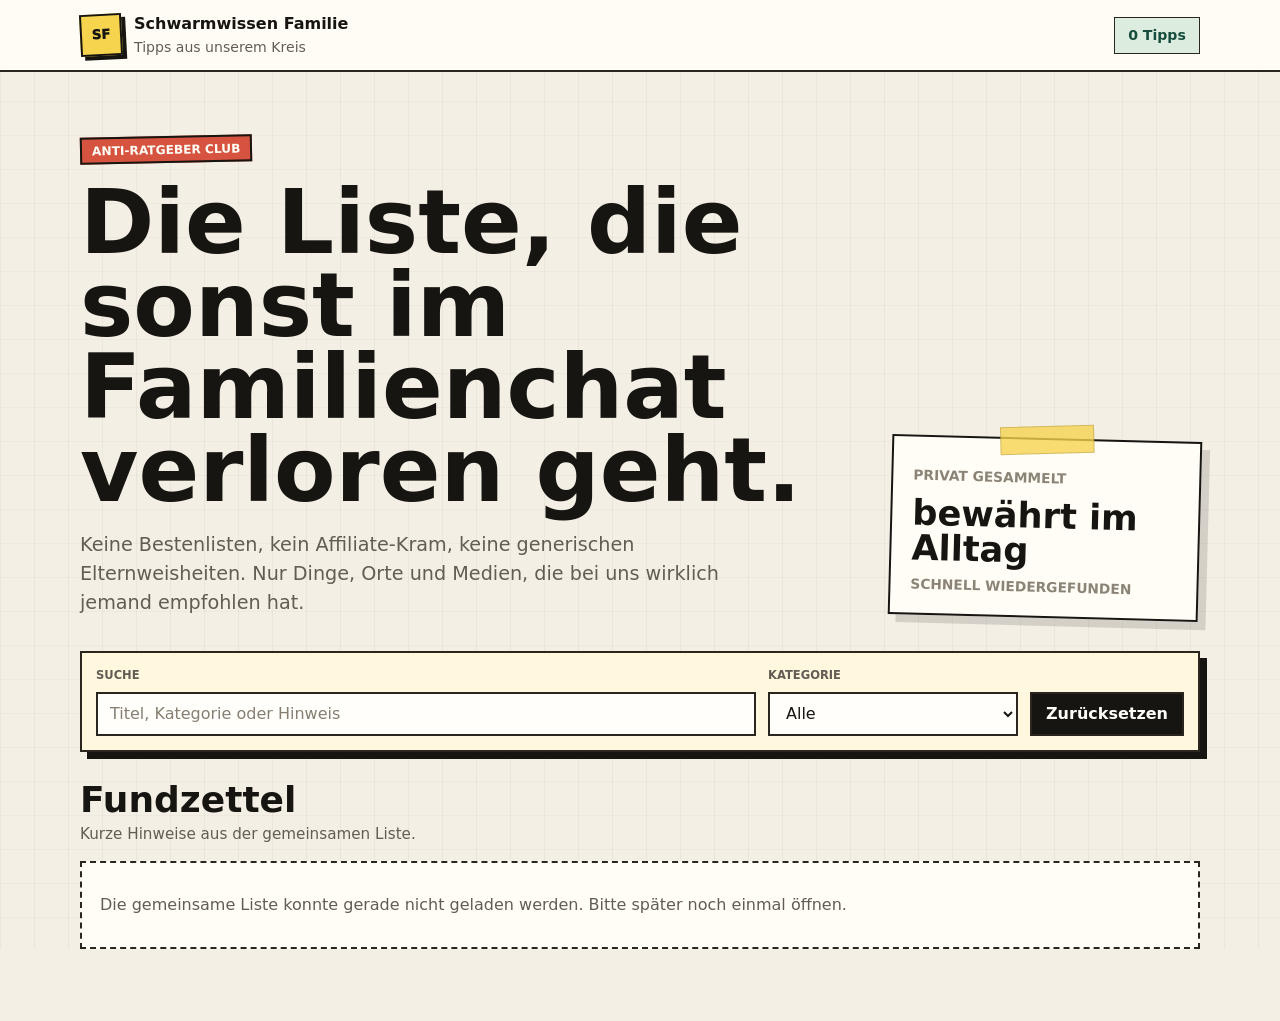
==== index.html @ c3ae55e4 "neu" ====
<!doctype html>
<html lang="de">
  <head>
    <meta charset="utf-8">
    <meta name="viewport" content="width=device-width, initial-scale=1">
    <title>Schwarmwissen Familie</title>
    <link rel="stylesheet" href="styles.css">
  </head>
  <body>
    <header class="topbar">
      <div class="topbar-inner">
        <a class="brand" href="./" aria-label="Schwarmwissen Familie Startseite">
          <span class="brand-mark" aria-hidden="true">SF</span>
          <span class="brand-copy">
            <span class="brand-title">Schwarmwissen Familie</span>
            <span class="brand-subtitle">Tipps aus unserem Kreis</span>
          </span>
        </a>
        <div class="topbar-meta">
          <span id="resultCount">0 Tipps</span>
        </div>
      </div>
    </header>

    <main>
      <section class="intro">
        <div class="intro-copy">
          <p class="eyebrow">Anti-Ratgeber Club</p>
          <h1>Die Liste, die sonst im Familienchat verloren geht.</h1>
          <p>
            Keine Bestenlisten, kein Affiliate-Kram, keine generischen Elternweisheiten.
            Nur Dinge, Orte und Medien, die bei uns wirklich jemand empfohlen hat.
          </p>
        </div>
        <aside class="intro-note" aria-label="Kurze Einordnung">
          <span>privat gesammelt</span>
          <strong>bew&auml;hrt im Alltag</strong>
          <span>schnell wiedergefunden</span>
        </aside>
      </section>

      <section class="register-shell">
        <div class="register-toolbar" aria-label="Tipps filtern">
          <div class="field field-search">
            <label for="search">Suche</label>
            <input id="search" type="search" placeholder="Titel, Kategorie oder Hinweis">
          </div>

          <div class="field">
            <label for="category">Kategorie</label>
            <select id="category">
              <option value="">Alle</option>
            </select>
          </div>

          <button id="resetFilters" class="reset-button" type="button">Zur&uuml;cksetzen</button>
        </div>

        <section class="register" aria-label="Empfehlungen">
          <div class="register-head">
            <div>
              <h2>Fundzettel</h2>
              <span class="register-note">Kurze Hinweise aus der gemeinsamen Liste.</span>
            </div>
          </div>

          <div id="tipsGrid" class="register-list" aria-live="polite"></div>
          <p id="emptyState" class="empty-state" hidden>
            Nichts gefunden. Vielleicht anders suchen oder die Kategorie wechseln.
          </p>
        </section>
      </section>
    </main>

    <script src="app.js"></script>
  </body>
</html>
---- styles.css ----
:root {
  --bg: #f3efe5;
  --paper: #fffdf6;
  --paper-strong: #fff8df;
  --ink: #171511;
  --muted: #625d54;
  --quiet: #8b8376;
  --line: #d7cbb6;
  --line-strong: #2a261f;
  --signal: #f6d44d;
  --tomato: #d6543f;
  --green: #174d3d;
  --blue: #285c82;
  --mint: #dcecdf;
  --shadow: rgba(23, 21, 17, 0.14);
  --focus: #0d5fac;
}

* {
  box-sizing: border-box;
}

html {
  background: var(--bg);
}

body {
  margin: 0;
  color: var(--ink);
  background:
    linear-gradient(90deg, rgba(23, 21, 17, 0.045) 1px, transparent 1px) 0 0 / 34px 34px,
    linear-gradient(0deg, rgba(23, 21, 17, 0.028) 1px, transparent 1px) 0 0 / 34px 34px,
    var(--bg);
  font-family: Inter, ui-sans-serif, system-ui, -apple-system, BlinkMacSystemFont, "Segoe UI", sans-serif;
  font-size: 16px;
  line-height: 1.5;
}

a {
  color: inherit;
}

button,
input,
select {
  font: inherit;
}

.topbar {
  position: sticky;
  top: 0;
  z-index: 10;
  border-bottom: 2px solid var(--line-strong);
  background: rgba(255, 253, 246, 0.92);
  backdrop-filter: blur(16px);
}

.topbar-inner,
main {
  width: min(1120px, calc(100% - 32px));
  margin: 0 auto;
}

.topbar-inner {
  display: grid;
  grid-template-columns: minmax(0, 1fr) auto;
  gap: 18px;
  align-items: center;
  min-height: 70px;
  padding: 12px 0;
}

.brand {
  display: inline-grid;
  grid-template-columns: 42px minmax(0, max-content);
  gap: 12px;
  align-items: center;
  width: fit-content;
  color: var(--ink);
  text-decoration: none;
}

.brand-mark {
  display: grid;
  place-items: center;
  width: 42px;
  height: 42px;
  border: 2px solid var(--ink);
  background: var(--signal);
  box-shadow: 4px 4px 0 var(--ink);
  font-size: 0.82rem;
  font-weight: 920;
  letter-spacing: 0;
  transform: rotate(-3deg);
}

.brand-copy {
  display: grid;
  gap: 1px;
}

.brand-title {
  font-weight: 880;
  letter-spacing: 0;
}

.brand-subtitle,
.topbar-meta {
  color: var(--muted);
  font-size: 0.88rem;
}

.topbar-meta {
  justify-self: end;
  min-width: 86px;
  padding: 7px 10px;
  border: 1px solid var(--line-strong);
  background: var(--mint);
  color: var(--green);
  font-weight: 780;
  text-align: center;
  white-space: nowrap;
}

.intro {
  display: grid;
  grid-template-columns: minmax(0, 1fr) minmax(230px, 310px);
  gap: clamp(24px, 6vw, 72px);
  align-items: end;
  padding: 64px 0 34px;
}

.intro-copy {
  max-width: 820px;
}

.eyebrow {
  width: fit-content;
  margin: 0 0 18px;
  padding: 6px 10px 5px;
  border: 2px solid var(--ink);
  background: var(--tomato);
  color: #fffdf6;
  font-size: 0.76rem;
  font-weight: 880;
  line-height: 1;
  text-transform: uppercase;
  transform: rotate(-1.2deg);
}

h1 {
  max-width: 820px;
  margin: 0;
  font-size: clamp(2.45rem, 7vw, 5.65rem);
  line-height: 0.92;
  letter-spacing: 0;
}

.intro-copy p:last-child {
  max-width: 650px;
  margin: 20px 0 0;
  color: var(--muted);
  font-size: clamp(1.02rem, 2vw, 1.2rem);
}

.intro-note {
  position: relative;
  display: grid;
  gap: 9px;
  padding: 28px 20px 18px;
  border: 2px solid var(--ink);
  background: var(--paper);
  box-shadow: 8px 8px 0 var(--shadow);
  transform: rotate(1.5deg);
}

.intro-note::before {
  content: "";
  position: absolute;
  top: -14px;
  left: 50%;
  width: 92px;
  height: 26px;
  background: rgba(246, 212, 77, 0.78);
  border: 1px solid rgba(23, 21, 17, 0.16);
  transform: translateX(-50%) rotate(-3deg);
}

.intro-note span {
  color: var(--quiet);
  font-size: 0.86rem;
  font-weight: 760;
  text-transform: uppercase;
}

.intro-note strong {
  font-size: clamp(1.45rem, 3vw, 2.2rem);
  line-height: 1;
}

.register-shell {
  margin: 0 0 72px;
}

.register-toolbar {
  display: grid;
  grid-template-columns: minmax(240px, 1fr) minmax(180px, 250px) auto;
  gap: 12px;
  align-items: end;
  padding: 14px;
  border: 2px solid var(--line-strong);
  background: var(--paper-strong);
  box-shadow: 7px 7px 0 var(--ink);
}

.field {
  display: grid;
  gap: 7px;
}

label {
  color: var(--muted);
  font-size: 0.72rem;
  font-weight: 860;
  letter-spacing: 0;
  text-transform: uppercase;
}

input,
select,
button {
  width: 100%;
  min-height: 44px;
  border: 2px solid var(--line-strong);
  border-radius: 0;
  color: var(--ink);
  background: #fffefa;
}

input,
select {
  padding: 0 12px;
}

input::placeholder {
  color: #867e71;
}

input:focus,
select:focus,
button:focus-visible {
  outline: 3px solid var(--focus);
  outline-offset: 3px;
}

.reset-button {
  min-width: 136px;
  padding: 0 14px;
  color: #fffdf6;
  background: var(--ink);
  cursor: pointer;
  font-weight: 840;
  white-space: nowrap;
}

.reset-button:hover {
  background: var(--tomato);
}

.register {
  margin-top: 30px;
}

.register-head {
  display: flex;
  align-items: flex-end;
  justify-content: space-between;
  gap: 16px;
  margin-bottom: 16px;
}

.register-head h2 {
  margin: 0;
  font-size: clamp(1.45rem, 3vw, 2.25rem);
  line-height: 1;
}

.register-note {
  display: block;
  margin-top: 5px;
  color: var(--muted);
  font-size: 0.95rem;
}

.register-list {
  counter-reset: records;
  display: grid;
  grid-template-columns: repeat(2, minmax(0, 1fr));
  gap: 18px;
}

.register-item {
  position: relative;
  counter-increment: records;
  display: grid;
  grid-template-columns: minmax(0, 1fr);
  gap: 14px;
  align-content: start;
  min-height: 260px;
  padding: 26px 20px 18px;
  border: 2px solid var(--line-strong);
  background: var(--paper);
  box-shadow: 8px 8px 0 var(--shadow);
}

.register-item::before {
  content: counter(records, decimal-leading-zero);
  position: absolute;
  top: 12px;
  right: 14px;
  color: var(--quiet);
  font-size: 0.78rem;
  font-weight: 880;
}

.register-item::after {
  content: "";
  position: absolute;
  top: -12px;
  left: 22px;
  width: min(50%, 190px);
  height: 24px;
  background: rgba(246, 212, 77, 0.8);
  border: 1px solid rgba(23, 21, 17, 0.16);
  transform: rotate(-1.4deg);
}

.register-item:nth-child(3n + 2)::after {
  background: rgba(220, 236, 223, 0.95);
  transform: rotate(1deg);
}

.register-item:nth-child(3n)::after {
  background: rgba(214, 84, 63, 0.32);
  transform: rotate(-2.4deg);
}

.register-item:hover {
  transform: translate(-2px, -2px);
  box-shadow: 10px 10px 0 var(--ink);
}

.record-main {
  min-width: 0;
}

.record-main h3 {
  max-width: calc(100% - 38px);
  margin: 0;
  font-size: clamp(1.22rem, 2vw, 1.55rem);
  line-height: 1.1;
  letter-spacing: 0;
}

.record-main p,
.record-notes {
  max-width: 720px;
  margin: 12px 0 0;
  color: var(--muted);
}

.record-notes ul {
  margin: 0;
  padding-left: 1.1rem;
}

.record-notes li + li {
  margin-top: 5px;
}

.record-meta {
  display: flex;
  flex-wrap: wrap;
  gap: 7px;
  margin-top: 15px;
  color: var(--ink);
  font-size: 0.84rem;
}

.record-meta span {
  padding: 4px 8px;
  border: 1px solid var(--line);
  background: #fffefa;
  font-weight: 720;
}

.record-side {
  display: flex;
  flex-wrap: wrap;
  gap: 8px;
  align-items: center;
  justify-content: space-between;
  align-self: end;
  padding-top: 12px;
  border-top: 1px solid var(--line);
}

.category-chip {
  max-width: 100%;
  overflow: hidden;
  padding: 6px 9px;
  border: 2px solid var(--green);
  color: var(--green);
  background: var(--mint);
  font-size: 0.8rem;
  font-weight: 840;
  text-overflow: ellipsis;
  white-space: nowrap;
}

.source-chip {
  color: var(--quiet);
  font-size: 0.86rem;
  font-weight: 740;
}

.record-link {
  display: block;
  max-width: 100%;
  overflow: hidden;
  color: var(--blue);
  font-size: 0.92rem;
  font-weight: 840;
  text-overflow: ellipsis;
  text-decoration-thickness: 2px;
  text-underline-offset: 4px;
  white-space: nowrap;
}

.record-link:hover {
  color: var(--tomato);
}

.empty-state {
  margin: 0;
  padding: 30px 18px;
  border: 2px dashed var(--line-strong);
  background: var(--paper);
  color: var(--muted);
}

@media (max-width: 900px) {
  .intro {
    grid-template-columns: 1fr;
    align-items: start;
    padding-top: 44px;
  }

  .intro-note {
    max-width: 360px;
  }

  .register-list {
    grid-template-columns: 1fr;
  }
}

@media (max-width: 760px) {
  .register-toolbar {
    grid-template-columns: 1fr 1fr;
  }

  .field-search {
    grid-column: 1 / -1;
  }
}

@media (max-width: 620px) {
  .topbar-inner,
  main {
    width: min(100% - 24px, 1120px);
  }

  .topbar-inner {
    grid-template-columns: 1fr;
    gap: 9px;
  }

  .topbar-meta {
    justify-self: start;
  }

  .intro {
    padding: 34px 0 24px;
  }

  .intro-note {
    transform: none;
  }

  .register-toolbar {
    grid-template-columns: 1fr;
    box-shadow: 5px 5px 0 var(--ink);
  }

  .reset-button {
    min-width: 0;
  }

  .register-head {
    align-items: flex-start;
    flex-direction: column;
    gap: 4px;
  }

  .register-item {
    min-height: 0;
    padding: 24px 16px 16px;
    box-shadow: 5px 5px 0 var(--shadow);
  }

  .record-main h3 {
    max-width: calc(100% - 32px);
  }

  .record-side {
    align-items: flex-start;
    flex-direction: column;
  }
}
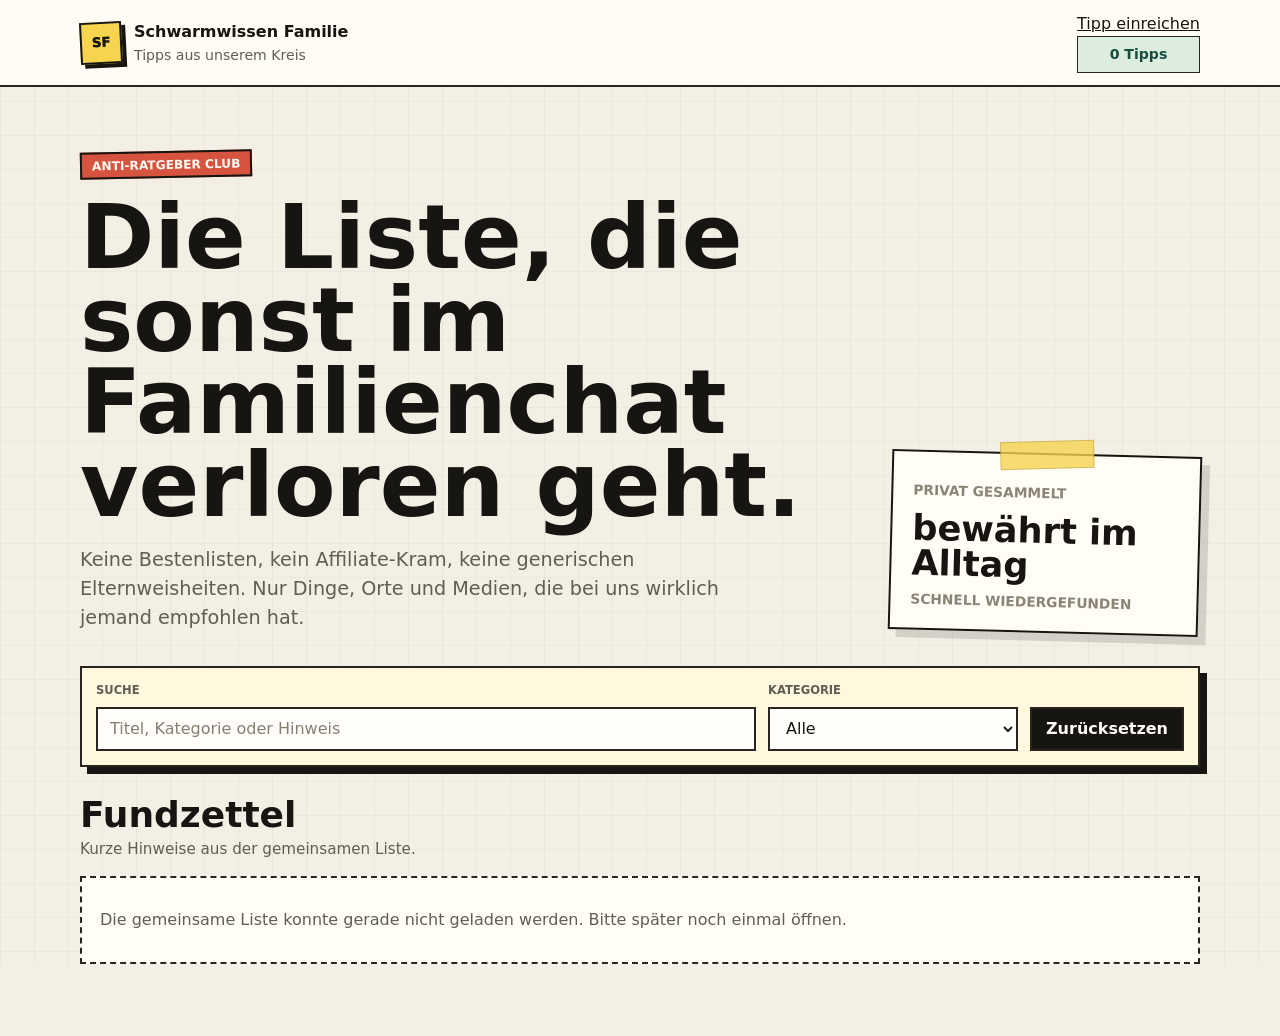
==== commit c4dd98db: "index neu" ====
--- a/index.html
+++ b/index.html
@@ -16,8 +16,11 @@
             <span class="brand-subtitle">Tipps aus unserem Kreis</span>
           </span>
         </a>
-        <div class="topbar-meta">
-          <span id="resultCount">0 Tipps</span>
+        <div class="topbar-actions">
+          <a class="submit-link" href="tipp-einreichen.html">Tipp einreichen</a>
+          <div class="topbar-meta">
+            <span id="resultCount">0 Tipps</span>
+          </div>
         </div>
       </div>
     </header>
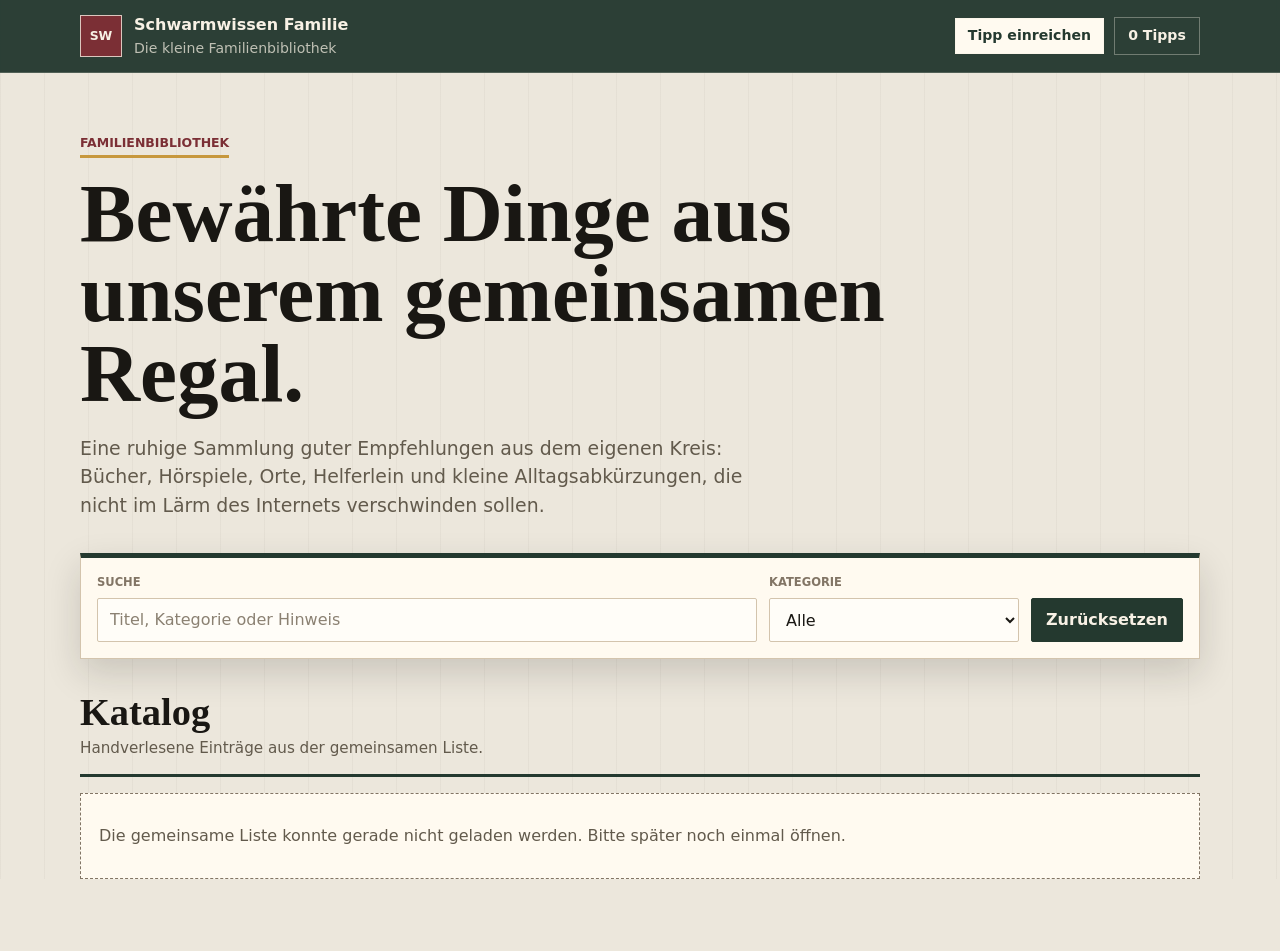
==== commit 12216264: "bib version" ====
--- a/index.html
+++ b/index.html
@@ -10,10 +10,10 @@
     <header class="topbar">
       <div class="topbar-inner">
         <a class="brand" href="./" aria-label="Schwarmwissen Familie Startseite">
-          <span class="brand-mark" aria-hidden="true">SF</span>
+          <span class="brand-mark" aria-hidden="true">SW</span>
           <span class="brand-copy">
             <span class="brand-title">Schwarmwissen Familie</span>
-            <span class="brand-subtitle">Tipps aus unserem Kreis</span>
+            <span class="brand-subtitle">Die kleine Familienbibliothek</span>
           </span>
         </a>
         <div class="topbar-actions">
@@ -28,18 +28,14 @@
     <main>
       <section class="intro">
         <div class="intro-copy">
-          <p class="eyebrow">Anti-Ratgeber Club</p>
-          <h1>Die Liste, die sonst im Familienchat verloren geht.</h1>
+          <p class="eyebrow">Familienbibliothek</p>
+          <h1>Bew&auml;hrte Dinge aus unserem gemeinsamen Regal.</h1>
           <p>
-            Keine Bestenlisten, kein Affiliate-Kram, keine generischen Elternweisheiten.
-            Nur Dinge, Orte und Medien, die bei uns wirklich jemand empfohlen hat.
+            Eine ruhige Sammlung guter Empfehlungen aus dem eigenen Kreis:
+            B&uuml;cher, H&ouml;rspiele, Orte, Helferlein und kleine Alltagsabk&uuml;rzungen,
+            die nicht im L&auml;rm des Internets verschwinden sollen.
           </p>
         </div>
-        <aside class="intro-note" aria-label="Kurze Einordnung">
-          <span>privat gesammelt</span>
-          <strong>bew&auml;hrt im Alltag</strong>
-          <span>schnell wiedergefunden</span>
-        </aside>
       </section>
 
       <section class="register-shell">
@@ -62,8 +58,8 @@
         <section class="register" aria-label="Empfehlungen">
           <div class="register-head">
             <div>
-              <h2>Fundzettel</h2>
-              <span class="register-note">Kurze Hinweise aus der gemeinsamen Liste.</span>
+              <h2>Katalog</h2>
+              <span class="register-note">Handverlesene Eintr&auml;ge aus der gemeinsamen Liste.</span>
             </div>
           </div>
 
--- a/styles.css
+++ b/styles.css
@@ -1,19 +1,21 @@
 :root {
-  --bg: #f3efe5;
-  --paper: #fffdf6;
-  --paper-strong: #fff8df;
-  --ink: #171511;
-  --muted: #625d54;
-  --quiet: #8b8376;
-  --line: #d7cbb6;
-  --line-strong: #2a261f;
-  --signal: #f6d44d;
-  --tomato: #d6543f;
-  --green: #174d3d;
-  --blue: #285c82;
-  --mint: #dcecdf;
-  --shadow: rgba(23, 21, 17, 0.14);
-  --focus: #0d5fac;
+  --bg: #ece7dc;
+  --shelf: #24392f;
+  --shelf-ink: #f8f1e5;
+  --paper: #fffaf0;
+  --paper-deep: #f7eddc;
+  --ink: #191713;
+  --muted: #625a4c;
+  --quiet: #827565;
+  --line: #d3c4ad;
+  --line-strong: #7b2f35;
+  --wine: #7b2f35;
+  --wine-deep: #54222a;
+  --green: #2f5c48;
+  --blue: #315f79;
+  --gold: #c7983d;
+  --shadow: rgba(25, 23, 19, 0.16);
+  --focus: #165c9d;
 }
 
 * {
@@ -28,10 +30,9 @@
   margin: 0;
   color: var(--ink);
   background:
-    linear-gradient(90deg, rgba(23, 21, 17, 0.045) 1px, transparent 1px) 0 0 / 34px 34px,
-    linear-gradient(0deg, rgba(23, 21, 17, 0.028) 1px, transparent 1px) 0 0 / 34px 34px,
+    linear-gradient(90deg, rgba(25, 23, 19, 0.035) 1px, transparent 1px) 0 0 / 44px 44px,
     var(--bg);
-  font-family: Inter, ui-sans-serif, system-ui, -apple-system, BlinkMacSystemFont, "Segoe UI", sans-serif;
+  font-family: ui-sans-serif, system-ui, -apple-system, BlinkMacSystemFont, "Segoe UI", sans-serif;
   font-size: 16px;
   line-height: 1.5;
 }
@@ -50,8 +51,9 @@
   position: sticky;
   top: 0;
   z-index: 10;
-  border-bottom: 2px solid var(--line-strong);
-  background: rgba(255, 253, 246, 0.92);
+  border-bottom: 1px solid rgba(248, 241, 229, 0.18);
+  background: rgba(36, 57, 47, 0.96);
+  color: var(--shelf-ink);
   backdrop-filter: blur(16px);
 }
 
@@ -66,7 +68,7 @@
   grid-template-columns: minmax(0, 1fr) auto;
   gap: 18px;
   align-items: center;
-  min-height: 70px;
+  min-height: 72px;
   padding: 12px 0;
 }
 
@@ -76,7 +78,7 @@
   gap: 12px;
   align-items: center;
   width: fit-content;
-  color: var(--ink);
+  color: var(--shelf-ink);
   text-decoration: none;
 }
 
@@ -85,117 +87,104 @@
   place-items: center;
   width: 42px;
   height: 42px;
-  border: 2px solid var(--ink);
-  background: var(--signal);
-  box-shadow: 4px 4px 0 var(--ink);
-  font-size: 0.82rem;
-  font-weight: 920;
-  letter-spacing: 0;
-  transform: rotate(-3deg);
-}
-
-.brand-copy {
-  display: grid;
-  gap: 1px;
-}
-
-.brand-title {
+  border: 1px solid rgba(248, 241, 229, 0.78);
+  background: var(--wine);
+  color: var(--shelf-ink);
+  font-size: 0.78rem;
   font-weight: 880;
   letter-spacing: 0;
 }
 
+.brand-copy {
+  display: grid;
+  gap: 1px;
+}
+
+.brand-title {
+  font-weight: 820;
+  letter-spacing: 0;
+}
+
 .brand-subtitle,
 .topbar-meta {
-  color: var(--muted);
+  color: rgba(248, 241, 229, 0.72);
   font-size: 0.88rem;
 }
 
+.topbar-actions {
+  display: flex;
+  flex-wrap: wrap;
+  gap: 10px;
+  align-items: center;
+  justify-content: flex-end;
+}
+
 .topbar-meta {
-  justify-self: end;
   min-width: 86px;
   padding: 7px 10px;
-  border: 1px solid var(--line-strong);
-  background: var(--mint);
-  color: var(--green);
-  font-weight: 780;
+  border: 1px solid rgba(248, 241, 229, 0.34);
+  color: var(--shelf-ink);
+  font-weight: 730;
   text-align: center;
   white-space: nowrap;
 }
 
+.submit-link {
+  display: inline-flex;
+  align-items: center;
+  justify-content: center;
+  min-height: 36px;
+  padding: 6px 12px;
+  border: 1px solid rgba(248, 241, 229, 0.5);
+  background: var(--paper);
+  color: var(--shelf);
+  font-size: 0.88rem;
+  font-weight: 790;
+  text-decoration: none;
+  white-space: nowrap;
+}
+
+.submit-link:hover {
+  background: var(--gold);
+  color: var(--ink);
+}
+
 .intro {
-  display: grid;
-  grid-template-columns: minmax(0, 1fr) minmax(230px, 310px);
-  gap: clamp(24px, 6vw, 72px);
-  align-items: end;
+  max-width: 900px;
   padding: 64px 0 34px;
 }
 
 .intro-copy {
-  max-width: 820px;
+  max-width: 860px;
 }
 
 .eyebrow {
   width: fit-content;
-  margin: 0 0 18px;
-  padding: 6px 10px 5px;
-  border: 2px solid var(--ink);
-  background: var(--tomato);
-  color: #fffdf6;
-  font-size: 0.76rem;
-  font-weight: 880;
+  margin: 0 0 16px;
+  padding: 0 0 6px;
+  border-bottom: 3px solid var(--gold);
+  color: var(--wine);
+  font-size: 0.78rem;
+  font-weight: 830;
   line-height: 1;
   text-transform: uppercase;
-  transform: rotate(-1.2deg);
 }
 
 h1 {
-  max-width: 820px;
-  margin: 0;
-  font-size: clamp(2.45rem, 7vw, 5.65rem);
-  line-height: 0.92;
+  max-width: 850px;
+  margin: 0;
+  font-family: Georgia, "Times New Roman", serif;
+  font-size: clamp(2.55rem, 6.5vw, 5.45rem);
+  font-weight: 700;
+  line-height: 0.96;
   letter-spacing: 0;
 }
 
 .intro-copy p:last-child {
-  max-width: 650px;
+  max-width: 710px;
   margin: 20px 0 0;
   color: var(--muted);
-  font-size: clamp(1.02rem, 2vw, 1.2rem);
-}
-
-.intro-note {
-  position: relative;
-  display: grid;
-  gap: 9px;
-  padding: 28px 20px 18px;
-  border: 2px solid var(--ink);
-  background: var(--paper);
-  box-shadow: 8px 8px 0 var(--shadow);
-  transform: rotate(1.5deg);
-}
-
-.intro-note::before {
-  content: "";
-  position: absolute;
-  top: -14px;
-  left: 50%;
-  width: 92px;
-  height: 26px;
-  background: rgba(246, 212, 77, 0.78);
-  border: 1px solid rgba(23, 21, 17, 0.16);
-  transform: translateX(-50%) rotate(-3deg);
-}
-
-.intro-note span {
-  color: var(--quiet);
-  font-size: 0.86rem;
-  font-weight: 760;
-  text-transform: uppercase;
-}
-
-.intro-note strong {
-  font-size: clamp(1.45rem, 3vw, 2.2rem);
-  line-height: 1;
+  font-size: clamp(1.02rem, 2vw, 1.18rem);
 }
 
 .register-shell {
@@ -207,10 +196,13 @@
   grid-template-columns: minmax(240px, 1fr) minmax(180px, 250px) auto;
   gap: 12px;
   align-items: end;
-  padding: 14px;
-  border: 2px solid var(--line-strong);
-  background: var(--paper-strong);
-  box-shadow: 7px 7px 0 var(--ink);
+  padding: 16px;
+  border-top: 5px solid var(--shelf);
+  border-right: 1px solid var(--line);
+  border-bottom: 1px solid var(--line);
+  border-left: 1px solid var(--line);
+  background: var(--paper);
+  box-shadow: 0 14px 34px var(--shadow);
 }
 
 .field {
@@ -219,9 +211,9 @@
 }
 
 label {
-  color: var(--muted);
+  color: var(--quiet);
   font-size: 0.72rem;
-  font-weight: 860;
+  font-weight: 800;
   letter-spacing: 0;
   text-transform: uppercase;
 }
@@ -231,10 +223,10 @@
 button {
   width: 100%;
   min-height: 44px;
-  border: 2px solid var(--line-strong);
-  border-radius: 0;
+  border: 1px solid var(--line);
+  border-radius: 2px;
   color: var(--ink);
-  background: #fffefa;
+  background: #fffdf8;
 }
 
 input,
@@ -243,12 +235,14 @@
 }
 
 input::placeholder {
-  color: #867e71;
+  color: #8b8172;
 }
 
 input:focus,
 select:focus,
-button:focus-visible {
+button:focus-visible,
+.submit-link:focus-visible,
+.record-link:focus-visible {
   outline: 3px solid var(--focus);
   outline-offset: 3px;
 }
@@ -256,19 +250,20 @@
 .reset-button {
   min-width: 136px;
   padding: 0 14px;
-  color: #fffdf6;
-  background: var(--ink);
+  border-color: var(--shelf);
+  color: var(--shelf-ink);
+  background: var(--shelf);
   cursor: pointer;
-  font-weight: 840;
+  font-weight: 760;
   white-space: nowrap;
 }
 
 .reset-button:hover {
-  background: var(--tomato);
+  background: var(--wine);
 }
 
 .register {
-  margin-top: 30px;
+  margin-top: 34px;
 }
 
 .register-head {
@@ -277,11 +272,14 @@
   justify-content: space-between;
   gap: 16px;
   margin-bottom: 16px;
+  padding-bottom: 14px;
+  border-bottom: 3px solid var(--shelf);
 }
 
 .register-head h2 {
   margin: 0;
-  font-size: clamp(1.45rem, 3vw, 2.25rem);
+  font-family: Georgia, "Times New Roman", serif;
+  font-size: clamp(1.75rem, 3vw, 2.55rem);
   line-height: 1;
 }
 
@@ -296,69 +294,64 @@
   counter-reset: records;
   display: grid;
   grid-template-columns: repeat(2, minmax(0, 1fr));
-  gap: 18px;
+  gap: 16px;
 }
 
 .register-item {
   position: relative;
   counter-increment: records;
   display: grid;
-  grid-template-columns: minmax(0, 1fr);
-  gap: 14px;
-  align-content: start;
-  min-height: 260px;
-  padding: 26px 20px 18px;
-  border: 2px solid var(--line-strong);
+  grid-template-columns: 9px minmax(0, 1fr);
+  gap: 0;
+  min-height: 236px;
+  border: 1px solid var(--line);
   background: var(--paper);
-  box-shadow: 8px 8px 0 var(--shadow);
+  box-shadow: 0 12px 26px rgba(25, 23, 19, 0.08);
+  overflow: hidden;
 }
 
 .register-item::before {
   content: counter(records, decimal-leading-zero);
   position: absolute;
-  top: 12px;
-  right: 14px;
+  top: 15px;
+  right: 16px;
   color: var(--quiet);
-  font-size: 0.78rem;
-  font-weight: 880;
+  font-size: 0.76rem;
+  font-weight: 800;
 }
 
 .register-item::after {
   content: "";
-  position: absolute;
-  top: -12px;
-  left: 22px;
-  width: min(50%, 190px);
-  height: 24px;
-  background: rgba(246, 212, 77, 0.8);
-  border: 1px solid rgba(23, 21, 17, 0.16);
-  transform: rotate(-1.4deg);
+  grid-row: 1 / span 2;
+  width: 9px;
+  background: var(--wine);
 }
 
 .register-item:nth-child(3n + 2)::after {
-  background: rgba(220, 236, 223, 0.95);
-  transform: rotate(1deg);
+  background: var(--green);
 }
 
 .register-item:nth-child(3n)::after {
-  background: rgba(214, 84, 63, 0.32);
-  transform: rotate(-2.4deg);
+  background: var(--blue);
 }
 
 .register-item:hover {
-  transform: translate(-2px, -2px);
-  box-shadow: 10px 10px 0 var(--ink);
+  border-color: var(--quiet);
+  box-shadow: 0 18px 34px rgba(25, 23, 19, 0.13);
 }
 
 .record-main {
   min-width: 0;
+  padding: 20px 20px 12px;
 }
 
 .record-main h3 {
-  max-width: calc(100% - 38px);
-  margin: 0;
-  font-size: clamp(1.22rem, 2vw, 1.55rem);
-  line-height: 1.1;
+  max-width: calc(100% - 42px);
+  margin: 0;
+  font-family: Georgia, "Times New Roman", serif;
+  font-size: clamp(1.28rem, 2vw, 1.62rem);
+  font-weight: 700;
+  line-height: 1.12;
   letter-spacing: 0;
 }
 
@@ -382,7 +375,7 @@
   display: flex;
   flex-wrap: wrap;
   gap: 7px;
-  margin-top: 15px;
+  margin-top: 16px;
   color: var(--ink);
   font-size: 0.84rem;
 }
@@ -390,30 +383,32 @@
 .record-meta span {
   padding: 4px 8px;
   border: 1px solid var(--line);
-  background: #fffefa;
-  font-weight: 720;
+  background: var(--paper-deep);
+  font-weight: 700;
 }
 
 .record-side {
+  grid-column: 2;
   display: flex;
   flex-wrap: wrap;
   gap: 8px;
   align-items: center;
   justify-content: space-between;
   align-self: end;
-  padding-top: 12px;
+  margin: 0 20px;
+  padding: 12px 0 16px;
   border-top: 1px solid var(--line);
 }
 
 .category-chip {
   max-width: 100%;
   overflow: hidden;
-  padding: 6px 9px;
-  border: 2px solid var(--green);
-  color: var(--green);
-  background: var(--mint);
+  padding: 5px 8px;
+  border: 1px solid var(--line-strong);
+  color: var(--wine-deep);
+  background: #fffdf8;
   font-size: 0.8rem;
-  font-weight: 840;
+  font-weight: 780;
   text-overflow: ellipsis;
   white-space: nowrap;
 }
@@ -421,7 +416,7 @@
 .source-chip {
   color: var(--quiet);
   font-size: 0.86rem;
-  font-weight: 740;
+  font-weight: 700;
 }
 
 .record-link {
@@ -430,34 +425,53 @@
   overflow: hidden;
   color: var(--blue);
   font-size: 0.92rem;
-  font-weight: 840;
+  font-weight: 780;
   text-overflow: ellipsis;
-  text-decoration-thickness: 2px;
+  text-decoration-thickness: 1px;
   text-underline-offset: 4px;
   white-space: nowrap;
 }
 
 .record-link:hover {
-  color: var(--tomato);
+  color: var(--wine);
 }
 
 .empty-state {
   margin: 0;
   padding: 30px 18px;
-  border: 2px dashed var(--line-strong);
+  border: 1px dashed var(--quiet);
   background: var(--paper);
   color: var(--muted);
 }
 
+.submit-page {
+  min-height: 100vh;
+  display: flex;
+  flex-direction: column;
+  overflow: hidden;
+}
+
+.submit-page .topbar {
+  flex: none;
+}
+
+.submit-main {
+  width: 100%;
+  flex: 1;
+  min-height: 0;
+  margin: 0;
+}
+
+.submit-main iframe {
+  display: block;
+  width: 100%;
+  height: 100%;
+  border: 0;
+}
+
 @media (max-width: 900px) {
   .intro {
-    grid-template-columns: 1fr;
-    align-items: start;
     padding-top: 44px;
-  }
-
-  .intro-note {
-    max-width: 360px;
   }
 
   .register-list {
@@ -486,21 +500,21 @@
     gap: 9px;
   }
 
+  .topbar-actions {
+    justify-self: start;
+    justify-content: flex-start;
+  }
+
   .topbar-meta {
-    justify-self: start;
+    justify-self: auto;
   }
 
   .intro {
     padding: 34px 0 24px;
   }
 
-  .intro-note {
-    transform: none;
-  }
-
   .register-toolbar {
     grid-template-columns: 1fr;
-    box-shadow: 5px 5px 0 var(--ink);
   }
 
   .reset-button {
@@ -515,16 +529,19 @@
 
   .register-item {
     min-height: 0;
-    padding: 24px 16px 16px;
-    box-shadow: 5px 5px 0 var(--shadow);
+  }
+
+  .record-main {
+    padding: 18px 16px 10px;
   }
 
   .record-main h3 {
-    max-width: calc(100% - 32px);
+    max-width: calc(100% - 34px);
   }
 
   .record-side {
     align-items: flex-start;
     flex-direction: column;
-  }
-}
+    margin: 0 16px;
+  }
+}
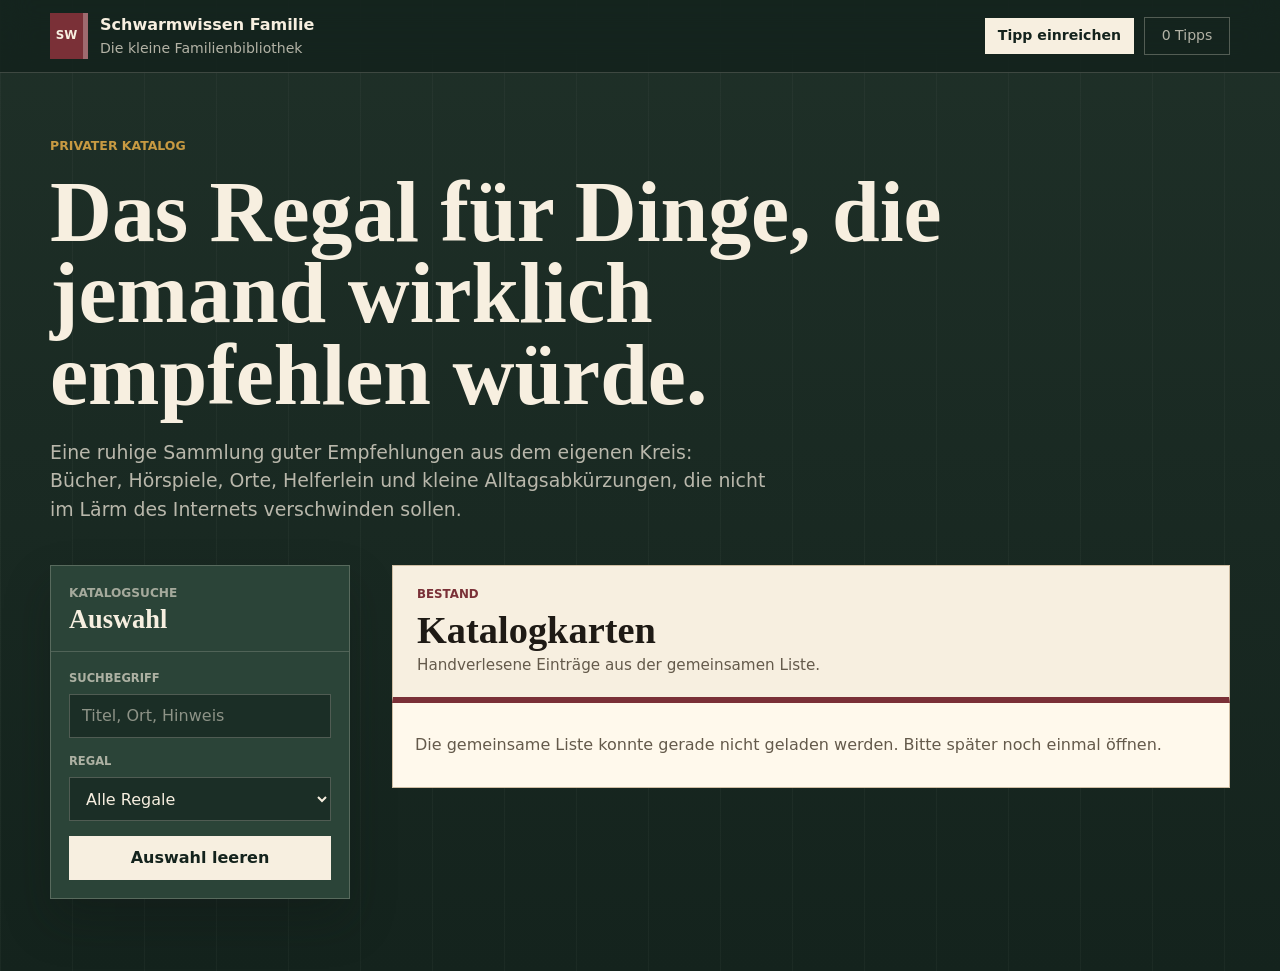
==== commit b0166706: "neue uix" ====
--- a/index.html
+++ b/index.html
@@ -25,11 +25,11 @@
       </div>
     </header>
 
-    <main>
+    <main class="library-main">
       <section class="intro">
         <div class="intro-copy">
-          <p class="eyebrow">Familienbibliothek</p>
-          <h1>Bew&auml;hrte Dinge aus unserem gemeinsamen Regal.</h1>
+          <p class="eyebrow">Privater Katalog</p>
+          <h1>Das Regal f&uuml;r Dinge, die jemand wirklich empfehlen w&uuml;rde.</h1>
           <p>
             Eine ruhige Sammlung guter Empfehlungen aus dem eigenen Kreis:
             B&uuml;cher, H&ouml;rspiele, Orte, Helferlein und kleine Alltagsabk&uuml;rzungen,
@@ -38,27 +38,35 @@
         </div>
       </section>
 
-      <section class="register-shell">
-        <div class="register-toolbar" aria-label="Tipps filtern">
-          <div class="field field-search">
-            <label for="search">Suche</label>
-            <input id="search" type="search" placeholder="Titel, Kategorie oder Hinweis">
+      <section class="library-desk">
+        <aside class="catalog-panel" aria-label="Tipps filtern">
+          <div class="panel-head">
+            <span>Katalogsuche</span>
+            <strong>Auswahl</strong>
           </div>
 
-          <div class="field">
-            <label for="category">Kategorie</label>
-            <select id="category">
-              <option value="">Alle</option>
-            </select>
+          <div class="register-toolbar">
+            <div class="field field-search">
+              <label for="search">Suchbegriff</label>
+              <input id="search" type="search" placeholder="Titel, Ort, Hinweis">
+            </div>
+
+            <div class="field">
+              <label for="category">Regal</label>
+              <select id="category">
+                <option value="">Alle Regale</option>
+              </select>
+            </div>
+
+            <button id="resetFilters" class="reset-button" type="button">Auswahl leeren</button>
           </div>
-
-          <button id="resetFilters" class="reset-button" type="button">Zur&uuml;cksetzen</button>
-        </div>
+        </aside>
 
         <section class="register" aria-label="Empfehlungen">
           <div class="register-head">
             <div>
-              <h2>Katalog</h2>
+              <span class="register-label">Bestand</span>
+              <h2>Katalogkarten</h2>
               <span class="register-note">Handverlesene Eintr&auml;ge aus der gemeinsamen Liste.</span>
             </div>
           </div>
--- a/styles.css
+++ b/styles.css
@@ -1,21 +1,18 @@
 :root {
-  --bg: #ece7dc;
-  --shelf: #24392f;
-  --shelf-ink: #f8f1e5;
-  --paper: #fffaf0;
-  --paper-deep: #f7eddc;
-  --ink: #191713;
-  --muted: #625a4c;
-  --quiet: #827565;
-  --line: #d3c4ad;
-  --line-strong: #7b2f35;
-  --wine: #7b2f35;
-  --wine-deep: #54222a;
-  --green: #2f5c48;
-  --blue: #315f79;
-  --gold: #c7983d;
-  --shadow: rgba(25, 23, 19, 0.16);
-  --focus: #165c9d;
+  --room: #1f3028;
+  --room-deep: #14231d;
+  --paper: #f7efe0;
+  --card: #fff9ec;
+  --ink: #1e1a15;
+  --muted: #645a4b;
+  --quiet: #8b7b67;
+  --line: #cfbea4;
+  --wine: #7a3037;
+  --green: #365f4b;
+  --blue: #315a73;
+  --gold: #c89a42;
+  --shadow: rgba(15, 21, 18, 0.28);
+  --focus: #1b65a7;
 }
 
 * {
@@ -23,18 +20,19 @@
 }
 
 html {
-  background: var(--bg);
+  background: var(--room);
 }
 
 body {
   margin: 0;
-  color: var(--ink);
+  color: var(--paper);
   background:
-    linear-gradient(90deg, rgba(25, 23, 19, 0.035) 1px, transparent 1px) 0 0 / 44px 44px,
-    var(--bg);
+    linear-gradient(90deg, rgba(247, 239, 224, 0.035) 1px, transparent 1px) 0 0 / 72px 72px,
+    linear-gradient(180deg, var(--room) 0, var(--room-deep) 100%);
   font-family: ui-sans-serif, system-ui, -apple-system, BlinkMacSystemFont, "Segoe UI", sans-serif;
   font-size: 16px;
   line-height: 1.5;
+  min-height: 100vh;
 }
 
 a {
@@ -48,18 +46,14 @@
 }
 
 .topbar {
-  position: sticky;
-  top: 0;
-  z-index: 10;
-  border-bottom: 1px solid rgba(248, 241, 229, 0.18);
-  background: rgba(36, 57, 47, 0.96);
-  color: var(--shelf-ink);
+  border-bottom: 1px solid rgba(247, 239, 224, 0.18);
+  background: rgba(20, 35, 29, 0.88);
   backdrop-filter: blur(16px);
 }
 
 .topbar-inner,
-main {
-  width: min(1120px, calc(100% - 32px));
+.library-main {
+  width: min(1180px, calc(100% - 32px));
   margin: 0 auto;
 }
 
@@ -74,25 +68,24 @@
 
 .brand {
   display: inline-grid;
-  grid-template-columns: 42px minmax(0, max-content);
+  grid-template-columns: 38px minmax(0, max-content);
   gap: 12px;
   align-items: center;
   width: fit-content;
-  color: var(--shelf-ink);
+  color: var(--paper);
   text-decoration: none;
 }
 
 .brand-mark {
   display: grid;
   place-items: center;
-  width: 42px;
-  height: 42px;
-  border: 1px solid rgba(248, 241, 229, 0.78);
+  width: 38px;
+  height: 46px;
+  border-right: 5px solid rgba(255, 255, 255, 0.28);
   background: var(--wine);
-  color: var(--shelf-ink);
-  font-size: 0.78rem;
-  font-weight: 880;
-  letter-spacing: 0;
+  color: var(--paper);
+  font-size: 0.74rem;
+  font-weight: 850;
 }
 
 .brand-copy {
@@ -102,12 +95,11 @@
 
 .brand-title {
   font-weight: 820;
-  letter-spacing: 0;
 }
 
 .brand-subtitle,
 .topbar-meta {
-  color: rgba(248, 241, 229, 0.72);
+  color: rgba(247, 239, 224, 0.7);
   font-size: 0.88rem;
 }
 
@@ -122,9 +114,7 @@
 .topbar-meta {
   min-width: 86px;
   padding: 7px 10px;
-  border: 1px solid rgba(248, 241, 229, 0.34);
-  color: var(--shelf-ink);
-  font-weight: 730;
+  border: 1px solid rgba(247, 239, 224, 0.28);
   text-align: center;
   white-space: nowrap;
 }
@@ -135,9 +125,9 @@
   justify-content: center;
   min-height: 36px;
   padding: 6px 12px;
-  border: 1px solid rgba(248, 241, 229, 0.5);
+  border: 1px solid rgba(247, 239, 224, 0.45);
   background: var(--paper);
-  color: var(--shelf);
+  color: var(--room-deep);
   font-size: 0.88rem;
   font-weight: 790;
   text-decoration: none;
@@ -149,60 +139,80 @@
   color: var(--ink);
 }
 
+.library-main {
+  padding-bottom: 72px;
+}
+
 .intro {
-  max-width: 900px;
-  padding: 64px 0 34px;
-}
-
-.intro-copy {
-  max-width: 860px;
+  max-width: 980px;
+  padding: 64px 0 42px;
 }
 
 .eyebrow {
   width: fit-content;
   margin: 0 0 16px;
-  padding: 0 0 6px;
-  border-bottom: 3px solid var(--gold);
-  color: var(--wine);
+  color: var(--gold);
   font-size: 0.78rem;
   font-weight: 830;
+  text-transform: uppercase;
+}
+
+h1 {
+  max-width: 920px;
+  margin: 0;
+  font-family: Georgia, "Times New Roman", serif;
+  font-size: clamp(2.65rem, 6.7vw, 5.8rem);
+  font-weight: 700;
+  line-height: 0.95;
+  letter-spacing: 0;
+}
+
+.intro-copy p:last-child {
+  max-width: 720px;
+  margin: 22px 0 0;
+  color: rgba(247, 239, 224, 0.72);
+  font-size: clamp(1.02rem, 2vw, 1.18rem);
+}
+
+.library-desk {
+  display: grid;
+  grid-template-columns: minmax(245px, 300px) minmax(0, 1fr);
+  gap: clamp(22px, 4vw, 42px);
+  align-items: start;
+}
+
+.catalog-panel {
+  position: sticky;
+  top: 18px;
+  border: 1px solid rgba(247, 239, 224, 0.22);
+  background: #2b4438;
+  box-shadow: 0 22px 42px var(--shadow);
+}
+
+.panel-head {
+  display: grid;
+  gap: 4px;
+  padding: 18px;
+  border-bottom: 1px solid rgba(247, 239, 224, 0.18);
+}
+
+.panel-head span {
+  color: rgba(247, 239, 224, 0.6);
+  font-size: 0.76rem;
+  font-weight: 780;
+  text-transform: uppercase;
+}
+
+.panel-head strong {
+  font-family: Georgia, "Times New Roman", serif;
+  font-size: 1.65rem;
   line-height: 1;
-  text-transform: uppercase;
-}
-
-h1 {
-  max-width: 850px;
-  margin: 0;
-  font-family: Georgia, "Times New Roman", serif;
-  font-size: clamp(2.55rem, 6.5vw, 5.45rem);
-  font-weight: 700;
-  line-height: 0.96;
-  letter-spacing: 0;
-}
-
-.intro-copy p:last-child {
-  max-width: 710px;
-  margin: 20px 0 0;
-  color: var(--muted);
-  font-size: clamp(1.02rem, 2vw, 1.18rem);
-}
-
-.register-shell {
-  margin: 0 0 72px;
 }
 
 .register-toolbar {
   display: grid;
-  grid-template-columns: minmax(240px, 1fr) minmax(180px, 250px) auto;
-  gap: 12px;
-  align-items: end;
-  padding: 16px;
-  border-top: 5px solid var(--shelf);
-  border-right: 1px solid var(--line);
-  border-bottom: 1px solid var(--line);
-  border-left: 1px solid var(--line);
-  background: var(--paper);
-  box-shadow: 0 14px 34px var(--shadow);
+  gap: 15px;
+  padding: 18px;
 }
 
 .field {
@@ -211,10 +221,9 @@
 }
 
 label {
-  color: var(--quiet);
+  color: rgba(247, 239, 224, 0.64);
   font-size: 0.72rem;
-  font-weight: 800;
-  letter-spacing: 0;
+  font-weight: 790;
   text-transform: uppercase;
 }
 
@@ -223,10 +232,10 @@
 button {
   width: 100%;
   min-height: 44px;
-  border: 1px solid var(--line);
-  border-radius: 2px;
-  color: var(--ink);
-  background: #fffdf8;
+  border: 1px solid rgba(247, 239, 224, 0.24);
+  border-radius: 0;
+  color: var(--paper);
+  background: rgba(20, 35, 29, 0.64);
 }
 
 input,
@@ -235,7 +244,7 @@
 }
 
 input::placeholder {
-  color: #8b8172;
+  color: rgba(247, 239, 224, 0.52);
 }
 
 input:focus,
@@ -248,22 +257,19 @@
 }
 
 .reset-button {
-  min-width: 136px;
-  padding: 0 14px;
-  border-color: var(--shelf);
-  color: var(--shelf-ink);
-  background: var(--shelf);
+  border-color: rgba(247, 239, 224, 0.55);
+  background: var(--paper);
+  color: var(--room-deep);
   cursor: pointer;
-  font-weight: 760;
-  white-space: nowrap;
+  font-weight: 780;
 }
 
 .reset-button:hover {
-  background: var(--wine);
+  background: var(--gold);
 }
 
 .register {
-  margin-top: 34px;
+  color: var(--ink);
 }
 
 .register-head {
@@ -271,15 +277,26 @@
   align-items: flex-end;
   justify-content: space-between;
   gap: 16px;
-  margin-bottom: 16px;
-  padding-bottom: 14px;
-  border-bottom: 3px solid var(--shelf);
+  min-height: 105px;
+  padding: 20px 24px;
+  border: 1px solid var(--line);
+  border-bottom: 6px solid var(--wine);
+  background: var(--paper);
+}
+
+.register-label {
+  display: block;
+  margin-bottom: 7px;
+  color: var(--wine);
+  font-size: 0.74rem;
+  font-weight: 820;
+  text-transform: uppercase;
 }
 
 .register-head h2 {
   margin: 0;
   font-family: Georgia, "Times New Roman", serif;
-  font-size: clamp(1.75rem, 3vw, 2.55rem);
+  font-size: clamp(1.9rem, 3vw, 2.8rem);
   line-height: 1;
 }
 
@@ -293,72 +310,63 @@
 .register-list {
   counter-reset: records;
   display: grid;
-  grid-template-columns: repeat(2, minmax(0, 1fr));
-  gap: 16px;
 }
 
 .register-item {
   position: relative;
   counter-increment: records;
   display: grid;
-  grid-template-columns: 9px minmax(0, 1fr);
-  gap: 0;
-  min-height: 236px;
-  border: 1px solid var(--line);
-  background: var(--paper);
-  box-shadow: 0 12px 26px rgba(25, 23, 19, 0.08);
-  overflow: hidden;
+  grid-template-columns: 74px minmax(0, 1fr);
+  border-right: 1px solid var(--line);
+  border-bottom: 1px solid var(--line);
+  border-left: 1px solid var(--line);
+  background: var(--card);
 }
 
 .register-item::before {
   content: counter(records, decimal-leading-zero);
-  position: absolute;
-  top: 15px;
-  right: 16px;
-  color: var(--quiet);
-  font-size: 0.76rem;
-  font-weight: 800;
-}
-
-.register-item::after {
-  content: "";
-  grid-row: 1 / span 2;
-  width: 9px;
-  background: var(--wine);
-}
-
-.register-item:nth-child(3n + 2)::after {
-  background: var(--green);
-}
-
-.register-item:nth-child(3n)::after {
-  background: var(--blue);
+  display: grid;
+  place-items: start center;
+  padding-top: 22px;
+  border-right: 1px solid var(--line);
+  background: linear-gradient(90deg, var(--wine) 0 12px, #f0dfc4 12px);
+  color: var(--wine);
+  font-size: 0.78rem;
+  font-weight: 830;
+}
+
+.register-item:nth-child(3n + 2)::before {
+  background: linear-gradient(90deg, var(--green) 0 12px, #f0dfc4 12px);
+  color: var(--green);
+}
+
+.register-item:nth-child(3n)::before {
+  background: linear-gradient(90deg, var(--blue) 0 12px, #f0dfc4 12px);
+  color: var(--blue);
 }
 
 .register-item:hover {
-  border-color: var(--quiet);
-  box-shadow: 0 18px 34px rgba(25, 23, 19, 0.13);
+  background: #fffdf7;
 }
 
 .record-main {
   min-width: 0;
-  padding: 20px 20px 12px;
+  padding: 20px 22px 12px;
 }
 
 .record-main h3 {
-  max-width: calc(100% - 42px);
+  max-width: calc(100% - 12px);
   margin: 0;
   font-family: Georgia, "Times New Roman", serif;
-  font-size: clamp(1.28rem, 2vw, 1.62rem);
-  font-weight: 700;
-  line-height: 1.12;
+  font-size: clamp(1.25rem, 2vw, 1.62rem);
+  line-height: 1.14;
   letter-spacing: 0;
 }
 
 .record-main p,
 .record-notes {
-  max-width: 720px;
-  margin: 12px 0 0;
+  max-width: 780px;
+  margin: 10px 0 0;
   color: var(--muted);
 }
 
@@ -375,7 +383,7 @@
   display: flex;
   flex-wrap: wrap;
   gap: 7px;
-  margin-top: 16px;
+  margin-top: 14px;
   color: var(--ink);
   font-size: 0.84rem;
 }
@@ -383,7 +391,7 @@
 .record-meta span {
   padding: 4px 8px;
   border: 1px solid var(--line);
-  background: var(--paper-deep);
+  background: #f5ead7;
   font-weight: 700;
 }
 
@@ -394,9 +402,8 @@
   gap: 8px;
   align-items: center;
   justify-content: space-between;
-  align-self: end;
-  margin: 0 20px;
-  padding: 12px 0 16px;
+  margin: 0 22px;
+  padding: 12px 0 18px;
   border-top: 1px solid var(--line);
 }
 
@@ -404,9 +411,9 @@
   max-width: 100%;
   overflow: hidden;
   padding: 5px 8px;
-  border: 1px solid var(--line-strong);
-  color: var(--wine-deep);
-  background: #fffdf8;
+  border: 1px solid var(--wine);
+  color: var(--wine);
+  background: transparent;
   font-size: 0.8rem;
   font-weight: 780;
   text-overflow: ellipsis;
@@ -438,9 +445,11 @@
 
 .empty-state {
   margin: 0;
-  padding: 30px 18px;
-  border: 1px dashed var(--quiet);
-  background: var(--paper);
+  padding: 30px 22px;
+  border-right: 1px solid var(--line);
+  border-bottom: 1px solid var(--line);
+  border-left: 1px solid var(--line);
+  background: var(--card);
   color: var(--muted);
 }
 
@@ -474,14 +483,17 @@
     padding-top: 44px;
   }
 
-  .register-list {
+  .library-desk {
     grid-template-columns: 1fr;
   }
-}
-
-@media (max-width: 760px) {
+
+  .catalog-panel {
+    position: static;
+  }
+
   .register-toolbar {
-    grid-template-columns: 1fr 1fr;
+    grid-template-columns: 1fr 1fr auto;
+    align-items: end;
   }
 
   .field-search {
@@ -491,8 +503,8 @@
 
 @media (max-width: 620px) {
   .topbar-inner,
-  main {
-    width: min(100% - 24px, 1120px);
+  .library-main {
+    width: min(100% - 24px, 1180px);
   }
 
   .topbar-inner {
@@ -505,38 +517,38 @@
     justify-content: flex-start;
   }
 
-  .topbar-meta {
-    justify-self: auto;
-  }
-
   .intro {
-    padding: 34px 0 24px;
+    padding: 34px 0 28px;
   }
 
   .register-toolbar {
     grid-template-columns: 1fr;
   }
 
-  .reset-button {
-    min-width: 0;
-  }
-
   .register-head {
-    align-items: flex-start;
-    flex-direction: column;
-    gap: 4px;
+    min-height: 0;
+    padding: 18px;
   }
 
   .register-item {
-    min-height: 0;
+    grid-template-columns: 48px minmax(0, 1fr);
+  }
+
+  .register-item::before {
+    padding-top: 19px;
+    background: linear-gradient(90deg, var(--wine) 0 8px, #f0dfc4 8px);
+  }
+
+  .register-item:nth-child(3n + 2)::before {
+    background: linear-gradient(90deg, var(--green) 0 8px, #f0dfc4 8px);
+  }
+
+  .register-item:nth-child(3n)::before {
+    background: linear-gradient(90deg, var(--blue) 0 8px, #f0dfc4 8px);
   }
 
   .record-main {
     padding: 18px 16px 10px;
-  }
-
-  .record-main h3 {
-    max-width: calc(100% - 34px);
   }
 
   .record-side {
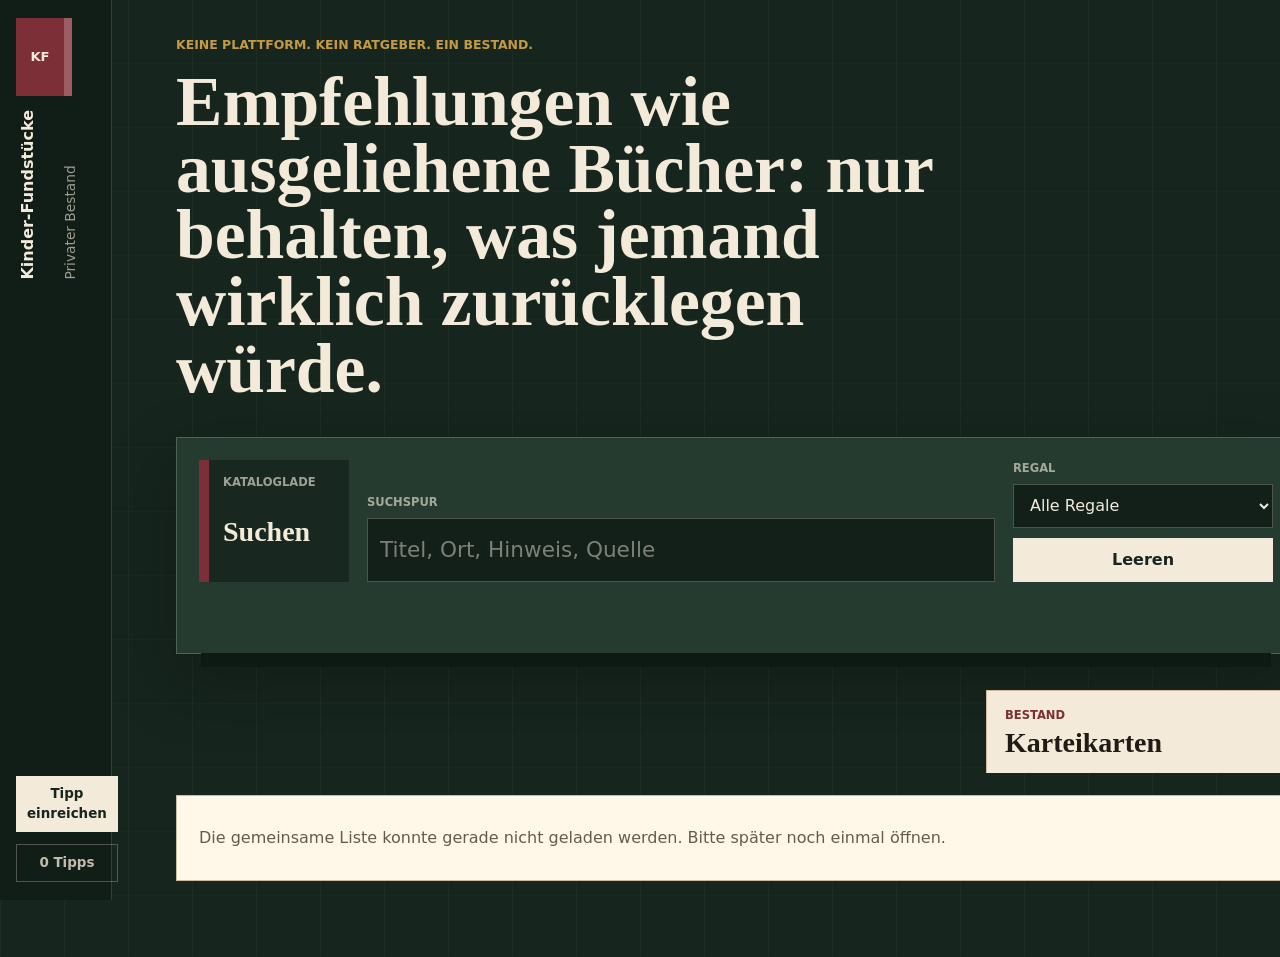
==== commit 1f2a031c: "neu" ====
--- a/index.html
+++ b/index.html
@@ -3,79 +3,66 @@
   <head>
     <meta charset="utf-8">
     <meta name="viewport" content="width=device-width, initial-scale=1">
-    <title>Schwarmwissen Familie</title>
+    <title>Kinder-Fundst&uuml;cke</title>
     <link rel="stylesheet" href="styles.css">
   </head>
-  <body>
-    <header class="topbar">
-      <div class="topbar-inner">
-        <a class="brand" href="./" aria-label="Schwarmwissen Familie Startseite">
-          <span class="brand-mark" aria-hidden="true">SW</span>
-          <span class="brand-copy">
-            <span class="brand-title">Schwarmwissen Familie</span>
-            <span class="brand-subtitle">Die kleine Familienbibliothek</span>
-          </span>
-        </a>
-        <div class="topbar-actions">
-          <a class="submit-link" href="tipp-einreichen.html">Tipp einreichen</a>
-          <div class="topbar-meta">
-            <span id="resultCount">0 Tipps</span>
-          </div>
-        </div>
-      </div>
+  <body class="catalog-room">
+    <header class="identity-rail">
+      <a class="brand" href="./" aria-label="Kinder-Fundst&uuml;cke Startseite">
+        <span class="brand-mark" aria-hidden="true">KF</span>
+        <span class="brand-copy">
+          <span class="brand-title">Kinder-Fundst&uuml;cke</span>
+          <span class="brand-subtitle">Privater Bestand</span>
+        </span>
+      </a>
+
+      <nav class="rail-actions" aria-label="Hauptnavigation">
+        <a class="submit-link" href="tipp-einreichen.html">Tipp einreichen</a>
+        <span class="topbar-meta" id="resultCount">0 Tipps</span>
+      </nav>
     </header>
 
-    <main class="library-main">
-      <section class="intro">
-        <div class="intro-copy">
-          <p class="eyebrow">Privater Katalog</p>
-          <h1>Das Regal f&uuml;r Dinge, die jemand wirklich empfehlen w&uuml;rde.</h1>
-          <p>
-            Eine ruhige Sammlung guter Empfehlungen aus dem eigenen Kreis:
-            B&uuml;cher, H&ouml;rspiele, Orte, Helferlein und kleine Alltagsabk&uuml;rzungen,
-            die nicht im L&auml;rm des Internets verschwinden sollen.
-          </p>
-        </div>
+    <main class="catalog-board">
+      <section class="catalog-thesis" aria-label="Einordnung">
+        <p class="eyebrow">Keine Plattform. Kein Ratgeber. Ein Bestand.</p>
+        <h1>Empfehlungen wie ausgeliehene B&uuml;cher: nur behalten, was jemand wirklich zur&uuml;cklegen w&uuml;rde.</h1>
       </section>
 
-      <section class="library-desk">
-        <aside class="catalog-panel" aria-label="Tipps filtern">
-          <div class="panel-head">
-            <span>Katalogsuche</span>
-            <strong>Auswahl</strong>
+      <section class="catalog-drawer" aria-label="Tipps filtern">
+        <div class="drawer-label">
+          <span>Kataloglade</span>
+          <strong>Suchen</strong>
+        </div>
+
+        <div class="drawer-search">
+          <label for="search">Suchspur</label>
+          <input id="search" type="search" placeholder="Titel, Ort, Hinweis, Quelle">
+        </div>
+
+        <div class="drawer-controls">
+          <div class="field">
+            <label for="category">Regal</label>
+            <select id="category">
+              <option value="">Alle Regale</option>
+            </select>
           </div>
 
-          <div class="register-toolbar">
-            <div class="field field-search">
-              <label for="search">Suchbegriff</label>
-              <input id="search" type="search" placeholder="Titel, Ort, Hinweis">
-            </div>
+          <button id="resetFilters" class="reset-button" type="button">Leeren</button>
+        </div>
 
-            <div class="field">
-              <label for="category">Regal</label>
-              <select id="category">
-                <option value="">Alle Regale</option>
-              </select>
-            </div>
+        <div id="categoryRail" class="category-rail" aria-label="Regale"></div>
+      </section>
 
-            <button id="resetFilters" class="reset-button" type="button">Auswahl leeren</button>
-          </div>
-        </aside>
+      <section class="catalog-stack" aria-label="Empfehlungen">
+        <div class="stack-head">
+          <span>Bestand</span>
+          <strong>Karteikarten</strong>
+        </div>
 
-        <section class="register" aria-label="Empfehlungen">
-          <div class="register-head">
-            <div>
-              <span class="register-label">Bestand</span>
-              <h2>Katalogkarten</h2>
-              <span class="register-note">Handverlesene Eintr&auml;ge aus der gemeinsamen Liste.</span>
-            </div>
-          </div>
-
-          <div id="tipsGrid" class="register-list" aria-live="polite"></div>
-          <p id="emptyState" class="empty-state" hidden>
-            Nichts gefunden. Vielleicht anders suchen oder die Kategorie wechseln.
-          </p>
-        </section>
+        <div id="tipsGrid" class="register-list" aria-live="polite"></div>
+        <p id="emptyState" class="empty-state" hidden>
+          Nichts gefunden. Vielleicht anders suchen oder das Regal wechseln.
+        </p>
       </section>
     </main>
 
--- a/styles.css
+++ b/styles.css
@@ -1,18 +1,18 @@
 :root {
-  --room: #1f3028;
-  --room-deep: #14231d;
-  --paper: #f7efe0;
-  --card: #fff9ec;
-  --ink: #1e1a15;
-  --muted: #645a4b;
-  --quiet: #8b7b67;
-  --line: #cfbea4;
-  --wine: #7a3037;
-  --green: #365f4b;
-  --blue: #315a73;
-  --gold: #c89a42;
-  --shadow: rgba(15, 21, 18, 0.28);
-  --focus: #1b65a7;
+  --room: #16251d;
+  --room-soft: #253b30;
+  --paper: #f3ead9;
+  --card: #fff8e9;
+  --ink: #211b15;
+  --muted: #655b4d;
+  --quiet: #8b7b66;
+  --line: #cdbb9f;
+  --wine: #7c2f37;
+  --blue: #2f6078;
+  --gold: #c49a45;
+  --green: #41644f;
+  --shadow: rgba(11, 18, 14, 0.38);
+  --focus: #1e6ea8;
 }
 
 * {
@@ -24,15 +24,16 @@
 }
 
 body {
+  min-height: 100vh;
   margin: 0;
   color: var(--paper);
   background:
-    linear-gradient(90deg, rgba(247, 239, 224, 0.035) 1px, transparent 1px) 0 0 / 72px 72px,
-    linear-gradient(180deg, var(--room) 0, var(--room-deep) 100%);
+    linear-gradient(90deg, rgba(243, 234, 217, 0.035) 1px, transparent 1px) 0 0 / 64px 64px,
+    linear-gradient(0deg, rgba(243, 234, 217, 0.022) 1px, transparent 1px) 0 0 / 64px 64px,
+    var(--room);
   font-family: ui-sans-serif, system-ui, -apple-system, BlinkMacSystemFont, "Segoe UI", sans-serif;
   font-size: 16px;
   line-height: 1.5;
-  min-height: 100vh;
 }
 
 a {
@@ -45,33 +46,22 @@
   font: inherit;
 }
 
-.topbar {
-  border-bottom: 1px solid rgba(247, 239, 224, 0.18);
-  background: rgba(20, 35, 29, 0.88);
-  backdrop-filter: blur(16px);
-}
-
-.topbar-inner,
-.library-main {
-  width: min(1180px, calc(100% - 32px));
-  margin: 0 auto;
-}
-
-.topbar-inner {
-  display: grid;
-  grid-template-columns: minmax(0, 1fr) auto;
-  gap: 18px;
-  align-items: center;
-  min-height: 72px;
-  padding: 12px 0;
+.identity-rail {
+  position: fixed;
+  inset: 0 auto 0 0;
+  z-index: 20;
+  display: flex;
+  flex-direction: column;
+  justify-content: space-between;
+  width: 112px;
+  padding: 18px 16px;
+  border-right: 1px solid rgba(243, 234, 217, 0.16);
+  background: #111d17;
 }
 
 .brand {
-  display: inline-grid;
-  grid-template-columns: 38px minmax(0, max-content);
-  gap: 12px;
-  align-items: center;
-  width: fit-content;
+  display: grid;
+  gap: 14px;
   color: var(--paper);
   text-decoration: none;
 }
@@ -79,59 +69,52 @@
 .brand-mark {
   display: grid;
   place-items: center;
-  width: 38px;
-  height: 46px;
-  border-right: 5px solid rgba(255, 255, 255, 0.28);
+  width: 56px;
+  height: 78px;
+  border-right: 8px solid rgba(255, 255, 255, 0.22);
   background: var(--wine);
-  color: var(--paper);
-  font-size: 0.74rem;
+  font-size: 0.82rem;
   font-weight: 850;
 }
 
 .brand-copy {
   display: grid;
-  gap: 1px;
+  gap: 5px;
+  writing-mode: vertical-rl;
+  transform: rotate(180deg);
 }
 
 .brand-title {
   font-weight: 820;
 }
 
-.brand-subtitle,
+.brand-subtitle {
+  color: rgba(243, 234, 217, 0.62);
+  font-size: 0.86rem;
+}
+
+.rail-actions {
+  display: grid;
+  gap: 12px;
+}
+
+.submit-link,
 .topbar-meta {
-  color: rgba(247, 239, 224, 0.7);
-  font-size: 0.88rem;
-}
-
-.topbar-actions {
-  display: flex;
-  flex-wrap: wrap;
-  gap: 10px;
-  align-items: center;
-  justify-content: flex-end;
-}
-
-.topbar-meta {
-  min-width: 86px;
-  padding: 7px 10px;
-  border: 1px solid rgba(247, 239, 224, 0.28);
-  text-align: center;
-  white-space: nowrap;
-}
-
-.submit-link {
   display: inline-flex;
   align-items: center;
   justify-content: center;
-  min-height: 36px;
-  padding: 6px 12px;
-  border: 1px solid rgba(247, 239, 224, 0.45);
+  min-height: 38px;
+  padding: 7px 10px;
+  border: 1px solid rgba(243, 234, 217, 0.28);
+  font-size: 0.84rem;
+  font-weight: 780;
+  text-align: center;
+  text-decoration: none;
+}
+
+.submit-link {
   background: var(--paper);
-  color: var(--room-deep);
-  font-size: 0.88rem;
-  font-weight: 790;
-  text-decoration: none;
-  white-space: nowrap;
+  color: var(--room);
 }
 
 .submit-link:hover {
@@ -139,18 +122,26 @@
   color: var(--ink);
 }
 
-.library-main {
-  padding-bottom: 72px;
-}
-
-.intro {
-  max-width: 980px;
-  padding: 64px 0 42px;
+.topbar-meta {
+  color: rgba(243, 234, 217, 0.78);
+}
+
+.catalog-board {
+  width: min(1180px, calc(100% - 160px));
+  margin-left: max(144px, calc((100vw - 1180px) / 2 + 126px));
+  padding: 36px 0 76px;
+}
+
+.catalog-thesis {
+  display: grid;
+  grid-template-columns: minmax(0, 780px);
+  align-items: end;
+  min-height: 250px;
+  padding: 0 0 34px;
 }
 
 .eyebrow {
-  width: fit-content;
-  margin: 0 0 16px;
+  margin: 0 0 14px;
   color: var(--gold);
   font-size: 0.78rem;
   font-weight: 830;
@@ -158,73 +149,69 @@
 }
 
 h1 {
-  max-width: 920px;
+  max-width: 780px;
   margin: 0;
   font-family: Georgia, "Times New Roman", serif;
-  font-size: clamp(2.65rem, 6.7vw, 5.8rem);
+  font-size: 4.35rem;
   font-weight: 700;
-  line-height: 0.95;
-  letter-spacing: 0;
-}
-
-.intro-copy p:last-child {
-  max-width: 720px;
-  margin: 22px 0 0;
-  color: rgba(247, 239, 224, 0.72);
-  font-size: clamp(1.02rem, 2vw, 1.18rem);
-}
-
-.library-desk {
-  display: grid;
-  grid-template-columns: minmax(245px, 300px) minmax(0, 1fr);
-  gap: clamp(22px, 4vw, 42px);
-  align-items: start;
-}
-
-.catalog-panel {
-  position: sticky;
-  top: 18px;
-  border: 1px solid rgba(247, 239, 224, 0.22);
-  background: #2b4438;
-  box-shadow: 0 22px 42px var(--shadow);
-}
-
-.panel-head {
-  display: grid;
-  gap: 4px;
-  padding: 18px;
-  border-bottom: 1px solid rgba(247, 239, 224, 0.18);
-}
-
-.panel-head span {
-  color: rgba(247, 239, 224, 0.6);
-  font-size: 0.76rem;
-  font-weight: 780;
+  line-height: 0.96;
+}
+
+.catalog-drawer {
+  position: relative;
+  display: grid;
+  grid-template-columns: 150px minmax(260px, 1fr) minmax(190px, 260px);
+  gap: 18px;
+  align-items: end;
+  margin-bottom: 36px;
+  padding: 22px;
+  border: 1px solid rgba(243, 234, 217, 0.22);
+  background: var(--room-soft);
+  box-shadow: 0 26px 58px var(--shadow);
+}
+
+.catalog-drawer::before {
+  content: "";
+  position: absolute;
+  inset: auto 24px -14px 24px;
+  height: 14px;
+  background: #0f1914;
+}
+
+.drawer-label {
+  display: grid;
+  gap: 5px;
+  align-self: stretch;
+  padding: 14px;
+  border-left: 10px solid var(--wine);
+  background: rgba(17, 29, 23, 0.62);
+}
+
+.drawer-label span,
+.stack-head span,
+label {
+  color: rgba(243, 234, 217, 0.62);
+  font-size: 0.72rem;
+  font-weight: 800;
   text-transform: uppercase;
 }
 
-.panel-head strong {
+.drawer-label strong,
+.stack-head strong {
   font-family: Georgia, "Times New Roman", serif;
-  font-size: 1.65rem;
+  font-size: 1.75rem;
   line-height: 1;
 }
 
-.register-toolbar {
-  display: grid;
-  gap: 15px;
-  padding: 18px;
-}
-
+.drawer-search,
 .field {
   display: grid;
   gap: 7px;
 }
 
-label {
-  color: rgba(247, 239, 224, 0.64);
-  font-size: 0.72rem;
-  font-weight: 790;
-  text-transform: uppercase;
+.drawer-search input {
+  min-height: 64px;
+  font-size: 1.35rem;
 }
 
 input,
@@ -232,10 +219,10 @@
 button {
   width: 100%;
   min-height: 44px;
-  border: 1px solid rgba(247, 239, 224, 0.24);
+  border: 1px solid rgba(243, 234, 217, 0.26);
   border-radius: 0;
   color: var(--paper);
-  background: rgba(20, 35, 29, 0.64);
+  background: rgba(15, 25, 20, 0.78);
 }
 
 input,
@@ -244,129 +231,156 @@
 }
 
 input::placeholder {
-  color: rgba(247, 239, 224, 0.52);
+  color: rgba(243, 234, 217, 0.48);
 }
 
 input:focus,
 select:focus,
 button:focus-visible,
 .submit-link:focus-visible,
-.record-link:focus-visible {
+.record-link:focus-visible,
+.shelf-filter:focus-visible {
   outline: 3px solid var(--focus);
   outline-offset: 3px;
 }
 
+.drawer-controls {
+  display: grid;
+  grid-template-columns: 1fr;
+  gap: 10px;
+}
+
 .reset-button {
-  border-color: rgba(247, 239, 224, 0.55);
+  border-color: rgba(243, 234, 217, 0.5);
   background: var(--paper);
-  color: var(--room-deep);
+  color: var(--room);
   cursor: pointer;
-  font-weight: 780;
+  font-weight: 790;
 }
 
 .reset-button:hover {
   background: var(--gold);
-}
-
-.register {
   color: var(--ink);
 }
 
-.register-head {
+.category-rail {
+  grid-column: 1 / -1;
   display: flex;
-  align-items: flex-end;
-  justify-content: space-between;
-  gap: 16px;
-  min-height: 105px;
-  padding: 20px 24px;
+  flex-wrap: wrap;
+  gap: 8px;
+  min-height: 31px;
+}
+
+.shelf-filter {
+  width: auto;
+  min-height: 31px;
+  padding: 4px 9px;
+  border: 1px solid rgba(243, 234, 217, 0.24);
+  background: transparent;
+  color: rgba(243, 234, 217, 0.76);
+  cursor: pointer;
+  font-size: 0.82rem;
+  font-weight: 720;
+}
+
+.shelf-filter[aria-pressed="true"] {
+  border-color: var(--gold);
+  background: var(--gold);
+  color: var(--ink);
+}
+
+.catalog-stack {
+  position: relative;
+  color: var(--ink);
+}
+
+.stack-head {
+  display: grid;
+  gap: 5px;
+  width: min(310px, 100%);
+  margin-left: auto;
+  padding: 16px 18px;
   border: 1px solid var(--line);
-  border-bottom: 6px solid var(--wine);
+  border-bottom: 0;
   background: var(--paper);
-}
-
-.register-label {
-  display: block;
-  margin-bottom: 7px;
+  color: var(--ink);
+}
+
+.stack-head span {
   color: var(--wine);
-  font-size: 0.74rem;
-  font-weight: 820;
-  text-transform: uppercase;
-}
-
-.register-head h2 {
-  margin: 0;
-  font-family: Georgia, "Times New Roman", serif;
-  font-size: clamp(1.9rem, 3vw, 2.8rem);
-  line-height: 1;
-}
-
-.register-note {
-  display: block;
-  margin-top: 5px;
-  color: var(--muted);
-  font-size: 0.95rem;
 }
 
 .register-list {
   counter-reset: records;
   display: grid;
+  gap: 0;
+  padding: 0 0 22px;
 }
 
 .register-item {
   position: relative;
   counter-increment: records;
   display: grid;
-  grid-template-columns: 74px minmax(0, 1fr);
-  border-right: 1px solid var(--line);
-  border-bottom: 1px solid var(--line);
-  border-left: 1px solid var(--line);
+  grid-template-columns: 96px minmax(0, 1fr);
+  min-height: 156px;
+  margin-top: -1px;
+  border: 1px solid var(--line);
   background: var(--card);
+  box-shadow: 0 18px 34px rgba(18, 15, 12, 0.12);
+}
+
+.register-item:nth-child(odd) {
+  transform: translateX(18px);
+}
+
+.register-item:nth-child(4n) {
+  transform: translateX(-10px);
 }
 
 .register-item::before {
   content: counter(records, decimal-leading-zero);
   display: grid;
   place-items: start center;
-  padding-top: 22px;
+  padding-top: 24px;
   border-right: 1px solid var(--line);
-  background: linear-gradient(90deg, var(--wine) 0 12px, #f0dfc4 12px);
+  background: linear-gradient(90deg, var(--wine) 0 16px, #ead7b8 16px);
   color: var(--wine);
   font-size: 0.78rem;
-  font-weight: 830;
+  font-weight: 840;
 }
 
 .register-item:nth-child(3n + 2)::before {
-  background: linear-gradient(90deg, var(--green) 0 12px, #f0dfc4 12px);
+  background: linear-gradient(90deg, var(--green) 0 16px, #ead7b8 16px);
   color: var(--green);
 }
 
 .register-item:nth-child(3n)::before {
-  background: linear-gradient(90deg, var(--blue) 0 12px, #f0dfc4 12px);
+  background: linear-gradient(90deg, var(--blue) 0 16px, #ead7b8 16px);
   color: var(--blue);
 }
 
 .register-item:hover {
-  background: #fffdf7;
+  z-index: 2;
+  background: #fffdf6;
 }
 
 .record-main {
   min-width: 0;
-  padding: 20px 22px 12px;
+  padding: 20px 22px 10px;
 }
 
 .record-main h3 {
-  max-width: calc(100% - 12px);
+  max-width: 820px;
   margin: 0;
   font-family: Georgia, "Times New Roman", serif;
-  font-size: clamp(1.25rem, 2vw, 1.62rem);
-  line-height: 1.14;
-  letter-spacing: 0;
+  font-size: 1.55rem;
+  line-height: 1.12;
 }
 
 .record-main p,
 .record-notes {
-  max-width: 780px;
-  margin: 10px 0 0;
+  max-width: 820px;
+  margin: 9px 0 0;
   color: var(--muted);
 }
 
@@ -383,15 +397,14 @@
   display: flex;
   flex-wrap: wrap;
   gap: 7px;
-  margin-top: 14px;
-  color: var(--ink);
+  margin-top: 13px;
   font-size: 0.84rem;
 }
 
 .record-meta span {
   padding: 4px 8px;
   border: 1px solid var(--line);
-  background: #f5ead7;
+  background: #f4e7cf;
   font-weight: 700;
 }
 
@@ -403,7 +416,7 @@
   align-items: center;
   justify-content: space-between;
   margin: 0 22px;
-  padding: 12px 0 18px;
+  padding: 11px 0 16px;
   border-top: 1px solid var(--line);
 }
 
@@ -446,9 +459,7 @@
 .empty-state {
   margin: 0;
   padding: 30px 22px;
-  border-right: 1px solid var(--line);
-  border-bottom: 1px solid var(--line);
-  border-left: 1px solid var(--line);
+  border: 1px solid var(--line);
   background: var(--card);
   color: var(--muted);
 }
@@ -462,6 +473,36 @@
 
 .submit-page .topbar {
   flex: none;
+  border-bottom: 1px solid rgba(243, 234, 217, 0.18);
+  background: #111d17;
+}
+
+.topbar-inner {
+  width: min(1180px, calc(100% - 32px));
+  margin: 0 auto;
+  display: grid;
+  grid-template-columns: minmax(0, 1fr) auto;
+  gap: 18px;
+  align-items: center;
+  min-height: 72px;
+  padding: 12px 0;
+}
+
+.topbar .brand {
+  grid-template-columns: 38px minmax(0, max-content);
+}
+
+.topbar .brand-copy {
+  writing-mode: initial;
+  transform: none;
+}
+
+.topbar-actions {
+  display: flex;
+  flex-wrap: wrap;
+  gap: 10px;
+  align-items: center;
+  justify-content: flex-end;
 }
 
 .submit-main {
@@ -478,82 +519,116 @@
   border: 0;
 }
 
-@media (max-width: 900px) {
-  .intro {
-    padding-top: 44px;
-  }
-
-  .library-desk {
+@media (max-width: 960px) {
+  .identity-rail {
+    position: static;
+    flex-direction: row;
+    align-items: center;
+    width: auto;
+    min-height: 76px;
+    border-right: 0;
+    border-bottom: 1px solid rgba(243, 234, 217, 0.16);
+  }
+
+  .brand {
+    grid-template-columns: 38px minmax(0, 1fr);
+  }
+
+  .brand-mark {
+    width: 38px;
+    height: 46px;
+  }
+
+  .brand-copy {
+    writing-mode: initial;
+    transform: none;
+  }
+
+  .rail-actions {
+    display: flex;
+    flex-wrap: wrap;
+  }
+
+  .catalog-board {
+    width: min(100% - 32px, 1180px);
+    margin: 0 auto;
+  }
+
+  h1 {
+    font-size: 3.2rem;
+  }
+
+  .catalog-drawer {
     grid-template-columns: 1fr;
   }
-
-  .catalog-panel {
-    position: static;
-  }
-
-  .register-toolbar {
-    grid-template-columns: 1fr 1fr auto;
-    align-items: end;
-  }
-
-  .field-search {
-    grid-column: 1 / -1;
-  }
-}
-
-@media (max-width: 620px) {
+}
+
+@media (max-width: 640px) {
+  .identity-rail,
   .topbar-inner,
-  .library-main {
+  .catalog-board {
     width: min(100% - 24px, 1180px);
   }
 
-  .topbar-inner {
-    grid-template-columns: 1fr;
-    gap: 9px;
-  }
-
-  .topbar-actions {
-    justify-self: start;
+  .identity-rail {
+    margin: 0 auto;
+    padding-right: 0;
+    padding-left: 0;
+  }
+
+  .rail-actions {
     justify-content: flex-start;
   }
 
-  .intro {
+  .catalog-thesis {
+    min-height: 0;
     padding: 34px 0 28px;
   }
 
-  .register-toolbar {
-    grid-template-columns: 1fr;
-  }
-
-  .register-head {
-    min-height: 0;
-    padding: 18px;
-  }
-
-  .register-item {
+  h1 {
+    font-size: 2.45rem;
+  }
+
+  .catalog-drawer {
+    padding: 16px;
+  }
+
+  .drawer-search input {
+    min-height: 54px;
+    font-size: 1.05rem;
+  }
+
+  .register-item,
+  .register-item:nth-child(odd),
+  .register-item:nth-child(4n) {
     grid-template-columns: 48px minmax(0, 1fr);
+    transform: none;
   }
 
   .register-item::before {
-    padding-top: 19px;
-    background: linear-gradient(90deg, var(--wine) 0 8px, #f0dfc4 8px);
+    padding-top: 20px;
+    background: linear-gradient(90deg, var(--wine) 0 9px, #ead7b8 9px);
   }
 
   .register-item:nth-child(3n + 2)::before {
-    background: linear-gradient(90deg, var(--green) 0 8px, #f0dfc4 8px);
+    background: linear-gradient(90deg, var(--green) 0 9px, #ead7b8 9px);
   }
 
   .register-item:nth-child(3n)::before {
-    background: linear-gradient(90deg, var(--blue) 0 8px, #f0dfc4 8px);
+    background: linear-gradient(90deg, var(--blue) 0 9px, #ead7b8 9px);
   }
 
   .record-main {
-    padding: 18px 16px 10px;
+    padding: 17px 15px 9px;
+  }
+
+  .record-main h3 {
+    font-size: 1.32rem;
   }
 
   .record-side {
     align-items: flex-start;
     flex-direction: column;
-    margin: 0 16px;
-  }
-}
+    margin: 0 15px;
+  }
+}
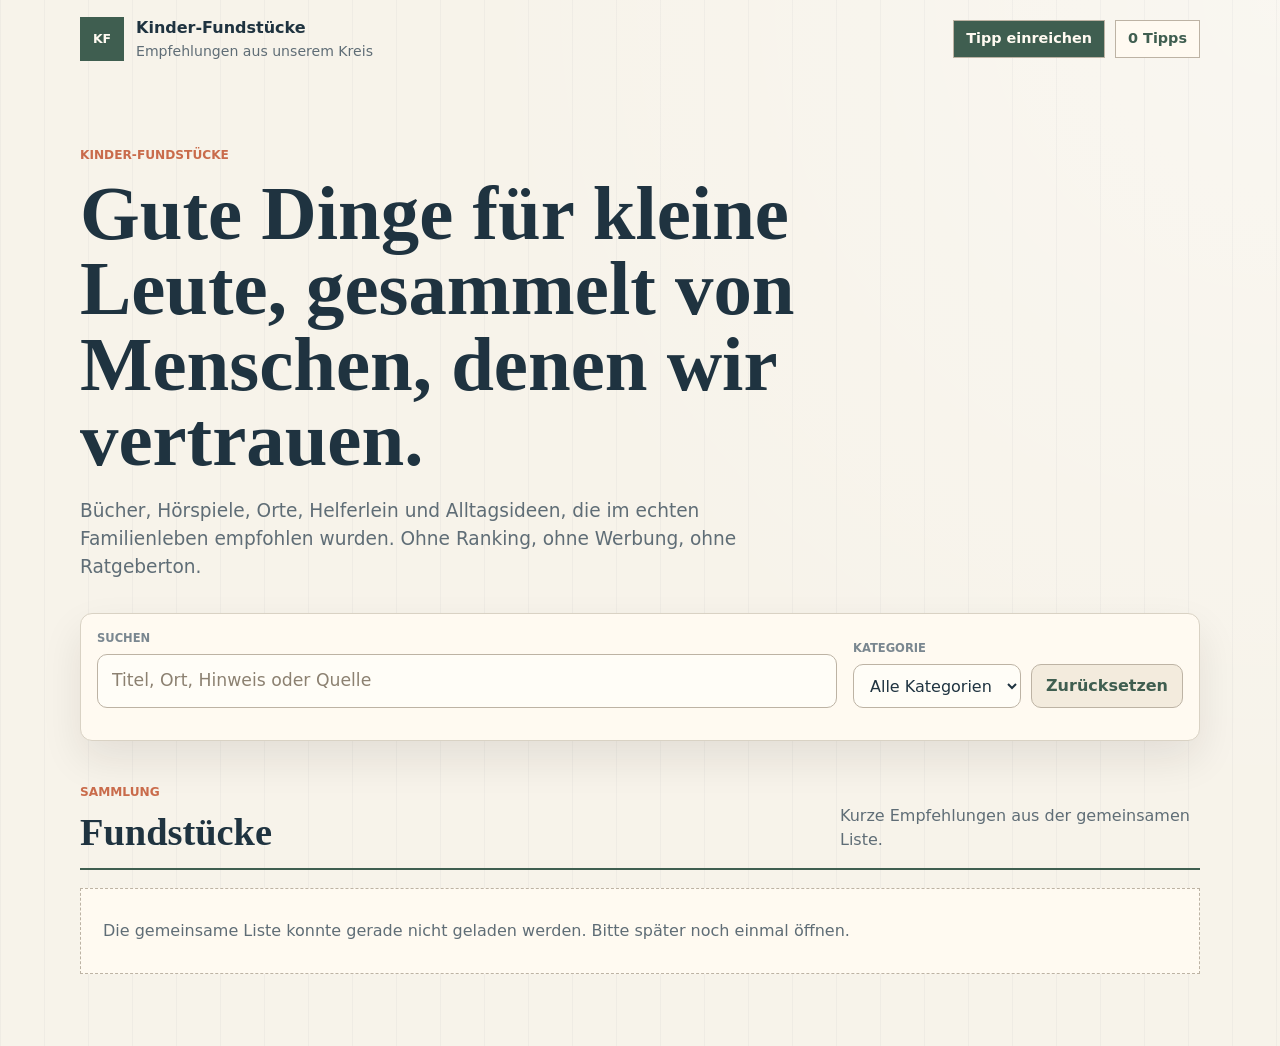
==== commit 6c0d6143: "neu" ====
--- a/index.html
+++ b/index.html
@@ -6,62 +6,64 @@
     <title>Kinder-Fundst&uuml;cke</title>
     <link rel="stylesheet" href="styles.css">
   </head>
-  <body class="catalog-room">
-    <header class="identity-rail">
+  <body class="theme-familienarchiv">
+    <header class="site-header">
       <a class="brand" href="./" aria-label="Kinder-Fundst&uuml;cke Startseite">
         <span class="brand-mark" aria-hidden="true">KF</span>
         <span class="brand-copy">
           <span class="brand-title">Kinder-Fundst&uuml;cke</span>
-          <span class="brand-subtitle">Privater Bestand</span>
+          <span class="brand-subtitle">Empfehlungen aus unserem Kreis</span>
         </span>
       </a>
 
-      <nav class="rail-actions" aria-label="Hauptnavigation">
+      <nav class="header-actions" aria-label="Hauptnavigation">
         <a class="submit-link" href="tipp-einreichen.html">Tipp einreichen</a>
-        <span class="topbar-meta" id="resultCount">0 Tipps</span>
+        <span class="result-count" id="resultCount">0 Tipps</span>
       </nav>
     </header>
 
-    <main class="catalog-board">
-      <section class="catalog-thesis" aria-label="Einordnung">
-        <p class="eyebrow">Keine Plattform. Kein Ratgeber. Ein Bestand.</p>
-        <h1>Empfehlungen wie ausgeliehene B&uuml;cher: nur behalten, was jemand wirklich zur&uuml;cklegen w&uuml;rde.</h1>
+    <main class="page">
+      <section class="masthead" aria-label="Einordnung">
+        <p class="eyebrow">Kinder-Fundst&uuml;cke</p>
+        <h1>Gute Dinge f&uuml;r kleine Leute, gesammelt von Menschen, denen wir vertrauen.</h1>
+        <p>
+          B&uuml;cher, H&ouml;rspiele, Orte, Helferlein und Alltagsideen, die im echten Familienleben
+          empfohlen wurden. Ohne Ranking, ohne Werbung, ohne Ratgeberton.
+        </p>
       </section>
 
-      <section class="catalog-drawer" aria-label="Tipps filtern">
-        <div class="drawer-label">
-          <span>Kataloglade</span>
-          <strong>Suchen</strong>
+      <section class="finder" aria-label="Tipps filtern">
+        <div class="finder-search">
+          <label for="search">Suchen</label>
+          <input id="search" type="search" placeholder="Titel, Ort, Hinweis oder Quelle">
         </div>
 
-        <div class="drawer-search">
-          <label for="search">Suchspur</label>
-          <input id="search" type="search" placeholder="Titel, Ort, Hinweis, Quelle">
-        </div>
-
-        <div class="drawer-controls">
+        <div class="finder-controls">
           <div class="field">
-            <label for="category">Regal</label>
+            <label for="category">Kategorie</label>
             <select id="category">
-              <option value="">Alle Regale</option>
+              <option value="">Alle Kategorien</option>
             </select>
           </div>
 
-          <button id="resetFilters" class="reset-button" type="button">Leeren</button>
+          <button id="resetFilters" class="reset-button" type="button">Zur&uuml;cksetzen</button>
         </div>
 
-        <div id="categoryRail" class="category-rail" aria-label="Regale"></div>
+        <div id="categoryRail" class="category-rail" aria-label="Kategorien"></div>
       </section>
 
-      <section class="catalog-stack" aria-label="Empfehlungen">
-        <div class="stack-head">
-          <span>Bestand</span>
-          <strong>Karteikarten</strong>
+      <section class="collection" aria-label="Empfehlungen">
+        <div class="collection-head">
+          <div>
+            <p class="section-kicker">Sammlung</p>
+            <h2>Fundst&uuml;cke</h2>
+          </div>
+          <p>Kurze Empfehlungen aus der gemeinsamen Liste.</p>
         </div>
 
         <div id="tipsGrid" class="register-list" aria-live="polite"></div>
         <p id="emptyState" class="empty-state" hidden>
-          Nichts gefunden. Vielleicht anders suchen oder das Regal wechseln.
+          Nichts gefunden. Vielleicht anders suchen oder die Kategorie wechseln.
         </p>
       </section>
     </main>
--- a/styles.css
+++ b/styles.css
@@ -1,18 +1,100 @@
 :root {
-  --room: #16251d;
-  --room-soft: #253b30;
-  --paper: #f3ead9;
-  --card: #fff8e9;
-  --ink: #211b15;
-  --muted: #655b4d;
-  --quiet: #8b7b66;
-  --line: #cdbb9f;
-  --wine: #7c2f37;
-  --blue: #2f6078;
-  --gold: #c49a45;
-  --green: #41644f;
-  --shadow: rgba(11, 18, 14, 0.38);
-  --focus: #1e6ea8;
+  --font-ui: "Source Sans 3", "Segoe UI", ui-sans-serif, system-ui, -apple-system, BlinkMacSystemFont, sans-serif;
+  --font-display: "Fraunces", Georgia, "Times New Roman", serif;
+  --page-max: 1120px;
+  --radius-panel: 12px;
+  --radius-card: 14px;
+  --shadow-panel: 0 18px 42px rgba(32, 25, 17, 0.09);
+  --shadow-card: 0 12px 30px rgba(32, 25, 17, 0.07);
+  --shadow-card-hover: 0 18px 36px rgba(32, 25, 17, 0.11);
+  --surface-input: #fffdf7;
+  --bg-grid-color: rgba(29, 26, 22, 0.026);
+  --bg-grid-size: 44px;
+  --bg: #f4efe5;
+  --surface: #fffaf1;
+  --surface-soft: #faf1df;
+  --ink: #1d1a16;
+  --muted: #665e52;
+  --quiet: #8a7f6f;
+  --line: #d7cab8;
+  --line-dark: #b7a894;
+  --green: #234f42;
+  --green-soft: #dfeae2;
+  --wine: #8f3f43;
+  --blue: #35637d;
+  --gold: #c99b42;
+  --shadow: rgba(32, 25, 17, 0.09);
+  --focus: #1769aa;
+}
+
+body.theme-familienarchiv {
+  --font-ui: "Source Sans 3", "Segoe UI", ui-sans-serif, system-ui, -apple-system, BlinkMacSystemFont, sans-serif;
+  --font-display: "Fraunces", Georgia, "Times New Roman", serif;
+  --bg: #f7f3ea;
+  --surface: #fffaf1;
+  --surface-soft: #f3ebdd;
+  --surface-input: #fffdf7;
+  --ink: #1f3340;
+  --muted: #5f6d76;
+  --quiet: #7a8790;
+  --line: #d9d2c4;
+  --line-dark: #bdb3a4;
+  --green: #3f5e50;
+  --green-soft: #e4ece7;
+  --wine: #c96b4b;
+  --blue: #35637d;
+  --gold: #c99b42;
+  --focus: #145ea5;
+  --bg-grid-color: rgba(31, 51, 64, 0.035);
+}
+
+body.theme-museumskatalog {
+  --font-ui: "IBM Plex Sans", "Segoe UI", ui-sans-serif, system-ui, -apple-system, BlinkMacSystemFont, sans-serif;
+  --font-display: "Cormorant Garamond", Georgia, "Times New Roman", serif;
+  --bg: #faf9f6;
+  --surface: #ffffff;
+  --surface-soft: #f2f0ea;
+  --surface-input: #ffffff;
+  --ink: #111111;
+  --muted: #5f5f5f;
+  --quiet: #7a7a7a;
+  --line: #dfddd6;
+  --line-dark: #bebbb2;
+  --green: #1f1f1f;
+  --green-soft: #f2f2f2;
+  --wine: #b88646;
+  --blue: #4f5961;
+  --gold: #b88646;
+  --focus: #0e62b8;
+  --shadow-panel: 0 10px 26px rgba(17, 17, 17, 0.05);
+  --shadow-card: 0 6px 18px rgba(17, 17, 17, 0.04);
+  --shadow-card-hover: 0 10px 24px rgba(17, 17, 17, 0.07);
+  --bg-grid-color: rgba(17, 17, 17, 0.018);
+  --bg-grid-size: 52px;
+}
+
+body.theme-werkstatt {
+  --font-ui: "Public Sans", "Segoe UI", ui-sans-serif, system-ui, -apple-system, BlinkMacSystemFont, sans-serif;
+  --font-display: "Bitter", Georgia, "Times New Roman", serif;
+  --bg: #f2e8d8;
+  --surface: #fbf4e7;
+  --surface-soft: #efe2cc;
+  --surface-input: #fff9ee;
+  --ink: #2e3a31;
+  --muted: #5f685f;
+  --quiet: #7d847c;
+  --line: #d3c1a8;
+  --line-dark: #b79f83;
+  --green: #2e3a31;
+  --green-soft: #e3e0d2;
+  --wine: #b84545;
+  --blue: #4f5f77;
+  --gold: #9e6a3a;
+  --focus: #0f649f;
+  --shadow-panel: 0 14px 32px rgba(46, 58, 49, 0.08);
+  --shadow-card: 0 10px 22px rgba(46, 58, 49, 0.06);
+  --shadow-card-hover: 0 14px 28px rgba(46, 58, 49, 0.09);
+  --bg-grid-color: rgba(46, 58, 49, 0.028);
 }
 
 * {
@@ -20,18 +102,18 @@
 }
 
 html {
-  background: var(--room);
+  background: var(--bg);
 }
 
 body {
   min-height: 100vh;
   margin: 0;
-  color: var(--paper);
+  color: var(--ink);
   background:
-    linear-gradient(90deg, rgba(243, 234, 217, 0.035) 1px, transparent 1px) 0 0 / 64px 64px,
-    linear-gradient(0deg, rgba(243, 234, 217, 0.022) 1px, transparent 1px) 0 0 / 64px 64px,
-    var(--room);
-  font-family: ui-sans-serif, system-ui, -apple-system, BlinkMacSystemFont, "Segoe UI", sans-serif;
+    linear-gradient(90deg, var(--bg-grid-color) 1px, transparent 1px) 0 0 / var(--bg-grid-size) var(--bg-grid-size),
+    radial-gradient(circle at 100% 0, rgba(255, 255, 255, 0.32) 0, rgba(255, 255, 255, 0) 50%),
+    var(--bg);
+  font-family: var(--font-ui);
   font-size: 16px;
   line-height: 1.5;
 }
@@ -46,172 +128,159 @@
   font: inherit;
 }
 
-.identity-rail {
-  position: fixed;
-  inset: 0 auto 0 0;
-  z-index: 20;
-  display: flex;
-  flex-direction: column;
-  justify-content: space-between;
-  width: 112px;
-  padding: 18px 16px;
-  border-right: 1px solid rgba(243, 234, 217, 0.16);
-  background: #111d17;
+.site-header,
+.page {
+  width: min(var(--page-max), calc(100% - 32px));
+  margin: 0 auto;
+}
+
+.site-header {
+  display: grid;
+  grid-template-columns: minmax(0, 1fr) auto;
+  gap: 18px;
+  align-items: center;
+  min-height: 78px;
+  padding: 14px 0;
 }
 
 .brand {
-  display: grid;
-  gap: 14px;
-  color: var(--paper);
+  display: inline-grid;
+  grid-template-columns: 44px minmax(0, max-content);
+  gap: 12px;
+  align-items: center;
+  width: fit-content;
+  color: var(--ink);
   text-decoration: none;
 }
 
 .brand-mark {
   display: grid;
   place-items: center;
-  width: 56px;
-  height: 78px;
-  border-right: 8px solid rgba(255, 255, 255, 0.22);
-  background: var(--wine);
-  font-size: 0.82rem;
-  font-weight: 850;
+  width: 44px;
+  height: 44px;
+  border: 1px solid var(--green);
+  background: var(--green);
+  color: #fffaf1;
+  font-size: 0.78rem;
+  font-weight: 820;
 }
 
 .brand-copy {
   display: grid;
-  gap: 5px;
-  writing-mode: vertical-rl;
-  transform: rotate(180deg);
+  gap: 1px;
 }
 
 .brand-title {
   font-weight: 820;
+  letter-spacing: 0;
 }
 
 .brand-subtitle {
-  color: rgba(243, 234, 217, 0.62);
-  font-size: 0.86rem;
-}
-
-.rail-actions {
-  display: grid;
-  gap: 12px;
+  color: var(--muted);
+  font-size: 0.88rem;
+}
+
+.header-actions {
+  display: flex;
+  flex-wrap: wrap;
+  gap: 10px;
+  align-items: center;
+  justify-content: flex-end;
 }
 
 .submit-link,
-.topbar-meta {
+.result-count {
   display: inline-flex;
   align-items: center;
   justify-content: center;
   min-height: 38px;
-  padding: 7px 10px;
-  border: 1px solid rgba(243, 234, 217, 0.28);
-  font-size: 0.84rem;
-  font-weight: 780;
-  text-align: center;
+  padding: 7px 12px;
+  border: 1px solid var(--line-dark);
+  font-size: 0.9rem;
+  font-weight: 740;
   text-decoration: none;
+  white-space: nowrap;
 }
 
 .submit-link {
-  background: var(--paper);
-  color: var(--room);
+  background: var(--green);
+  color: #fffaf1;
 }
 
 .submit-link:hover {
-  background: var(--gold);
-  color: var(--ink);
-}
-
-.topbar-meta {
-  color: rgba(243, 234, 217, 0.78);
-}
-
-.catalog-board {
-  width: min(1180px, calc(100% - 160px));
-  margin-left: max(144px, calc((100vw - 1180px) / 2 + 126px));
-  padding: 36px 0 76px;
-}
-
-.catalog-thesis {
-  display: grid;
-  grid-template-columns: minmax(0, 780px);
+  background: var(--wine);
+}
+
+.result-count {
+  background: var(--surface);
+  color: var(--green);
+}
+
+.page {
+  padding: 26px 0 72px;
+}
+
+.masthead {
+  display: grid;
+  grid-template-columns: minmax(0, 760px);
+  padding: 42px 0 32px;
+}
+
+.eyebrow,
+.section-kicker {
+  margin: 0 0 12px;
+  color: var(--wine);
+  font-size: 0.76rem;
+  font-weight: 820;
+  letter-spacing: 0;
+  text-transform: uppercase;
+}
+
+h1,
+h2,
+h3 {
+  letter-spacing: 0;
+}
+
+h1 {
+  max-width: 760px;
+  margin: 0;
+  font-family: var(--font-display);
+  font-size: clamp(2.45rem, 6vw, 4.9rem);
+  font-weight: 700;
+  line-height: 0.98;
+}
+
+.masthead p:last-child {
+  max-width: 680px;
+  margin: 20px 0 0;
+  color: var(--muted);
+  font-size: clamp(1.02rem, 2vw, 1.16rem);
+}
+
+.finder {
+  display: grid;
+  grid-template-columns: minmax(260px, 1fr) minmax(230px, 330px);
+  gap: 16px;
   align-items: end;
-  min-height: 250px;
-  padding: 0 0 34px;
-}
-
-.eyebrow {
-  margin: 0 0 14px;
-  color: var(--gold);
-  font-size: 0.78rem;
-  font-weight: 830;
+  padding: 16px;
+  border: 1px solid var(--line);
+  border-radius: var(--radius-panel);
+  background: var(--surface);
+  box-shadow: var(--shadow-panel);
+}
+
+.finder-search,
+.field {
+  display: grid;
+  gap: 7px;
+}
+
+label {
+  color: var(--quiet);
+  font-size: 0.72rem;
+  font-weight: 790;
   text-transform: uppercase;
-}
-
-h1 {
-  max-width: 780px;
-  margin: 0;
-  font-family: Georgia, "Times New Roman", serif;
-  font-size: 4.35rem;
-  font-weight: 700;
-  line-height: 0.96;
-}
-
-.catalog-drawer {
-  position: relative;
-  display: grid;
-  grid-template-columns: 150px minmax(260px, 1fr) minmax(190px, 260px);
-  gap: 18px;
-  align-items: end;
-  margin-bottom: 36px;
-  padding: 22px;
-  border: 1px solid rgba(243, 234, 217, 0.22);
-  background: var(--room-soft);
-  box-shadow: 0 26px 58px var(--shadow);
-}
-
-.catalog-drawer::before {
-  content: "";
-  position: absolute;
-  inset: auto 24px -14px 24px;
-  height: 14px;
-  background: #0f1914;
-}
-
-.drawer-label {
-  display: grid;
-  gap: 5px;
-  align-self: stretch;
-  padding: 14px;
-  border-left: 10px solid var(--wine);
-  background: rgba(17, 29, 23, 0.62);
-}
-
-.drawer-label span,
-.stack-head span,
-label {
-  color: rgba(243, 234, 217, 0.62);
-  font-size: 0.72rem;
-  font-weight: 800;
-  text-transform: uppercase;
-}
-
-.drawer-label strong,
-.stack-head strong {
-  font-family: Georgia, "Times New Roman", serif;
-  font-size: 1.75rem;
-  line-height: 1;
-}
-
-.drawer-search,
-.field {
-  display: grid;
-  gap: 7px;
-}
-
-.drawer-search input {
-  min-height: 64px;
-  font-size: 1.35rem;
 }
 
 input,
@@ -219,19 +288,24 @@
 button {
   width: 100%;
   min-height: 44px;
-  border: 1px solid rgba(243, 234, 217, 0.26);
-  border-radius: 0;
-  color: var(--paper);
-  background: rgba(15, 25, 20, 0.78);
-}
-
-input,
+  border: 1px solid var(--line-dark);
+  border-radius: 10px;
+  color: var(--ink);
+  background: var(--surface-input);
+}
+
+.finder-search input {
+  min-height: 54px;
+  padding: 0 14px;
+  font-size: 1.08rem;
+}
+
 select {
   padding: 0 12px;
 }
 
 input::placeholder {
-  color: rgba(243, 234, 217, 0.48);
+  color: #8c8171;
 }
 
 input:focus,
@@ -244,23 +318,24 @@
   outline-offset: 3px;
 }
 
-.drawer-controls {
-  display: grid;
-  grid-template-columns: 1fr;
+.finder-controls {
+  display: grid;
+  grid-template-columns: minmax(0, 1fr) auto;
   gap: 10px;
+  align-items: end;
 }
 
 .reset-button {
-  border-color: rgba(243, 234, 217, 0.5);
-  background: var(--paper);
-  color: var(--room);
+  min-width: 124px;
+  padding: 0 14px;
+  background: var(--surface-soft);
+  color: var(--green);
   cursor: pointer;
-  font-weight: 790;
+  font-weight: 760;
 }
 
 .reset-button:hover {
-  background: var(--gold);
-  color: var(--ink);
+  background: var(--green-soft);
 }
 
 .category-rail {
@@ -268,119 +343,121 @@
   display: flex;
   flex-wrap: wrap;
   gap: 8px;
-  min-height: 31px;
 }
 
 .shelf-filter {
   width: auto;
-  min-height: 31px;
-  padding: 4px 9px;
-  border: 1px solid rgba(243, 234, 217, 0.24);
+  min-height: 32px;
+  padding: 5px 10px;
+  border: 1px solid var(--line);
+  border-radius: 999px;
   background: transparent;
-  color: rgba(243, 234, 217, 0.76);
+  color: var(--muted);
   cursor: pointer;
-  font-size: 0.82rem;
+  font-size: 0.84rem;
   font-weight: 720;
 }
 
 .shelf-filter[aria-pressed="true"] {
-  border-color: var(--gold);
-  background: var(--gold);
-  color: var(--ink);
-}
-
-.catalog-stack {
-  position: relative;
-  color: var(--ink);
-}
-
-.stack-head {
-  display: grid;
-  gap: 5px;
-  width: min(310px, 100%);
-  margin-left: auto;
-  padding: 16px 18px;
-  border: 1px solid var(--line);
-  border-bottom: 0;
-  background: var(--paper);
-  color: var(--ink);
-}
-
-.stack-head span {
-  color: var(--wine);
+  border-color: var(--green);
+  background: var(--green-soft);
+  color: var(--green);
+}
+
+.collection {
+  margin-top: 42px;
+}
+
+.collection-head {
+  display: grid;
+  grid-template-columns: minmax(0, 1fr) minmax(220px, 360px);
+  gap: 18px;
+  align-items: end;
+  margin-bottom: 18px;
+  padding-bottom: 16px;
+  border-bottom: 2px solid var(--green);
+}
+
+.collection-head h2 {
+  margin: 0;
+  font-family: var(--font-display);
+  font-size: clamp(1.75rem, 3vw, 2.65rem);
+  line-height: 1;
+}
+
+.collection-head > p {
+  margin: 0;
+  color: var(--muted);
 }
 
 .register-list {
   counter-reset: records;
   display: grid;
-  gap: 0;
-  padding: 0 0 22px;
+  grid-template-columns: repeat(2, minmax(0, 1fr));
+  gap: 16px;
 }
 
 .register-item {
   position: relative;
   counter-increment: records;
   display: grid;
-  grid-template-columns: 96px minmax(0, 1fr);
-  min-height: 156px;
-  margin-top: -1px;
+  grid-template-rows: minmax(0, 1fr) auto;
+  min-height: 245px;
   border: 1px solid var(--line);
-  background: var(--card);
-  box-shadow: 0 18px 34px rgba(18, 15, 12, 0.12);
-}
-
-.register-item:nth-child(odd) {
-  transform: translateX(18px);
-}
-
-.register-item:nth-child(4n) {
-  transform: translateX(-10px);
+  border-radius: var(--radius-card);
+  background: var(--surface);
+  box-shadow: var(--shadow-card);
+  transition: box-shadow 180ms ease-out, border-color 180ms ease-out;
 }
 
 .register-item::before {
   content: counter(records, decimal-leading-zero);
-  display: grid;
-  place-items: start center;
-  padding-top: 24px;
-  border-right: 1px solid var(--line);
-  background: linear-gradient(90deg, var(--wine) 0 16px, #ead7b8 16px);
-  color: var(--wine);
-  font-size: 0.78rem;
-  font-weight: 840;
-}
-
-.register-item:nth-child(3n + 2)::before {
-  background: linear-gradient(90deg, var(--green) 0 16px, #ead7b8 16px);
-  color: var(--green);
-}
-
-.register-item:nth-child(3n)::before {
-  background: linear-gradient(90deg, var(--blue) 0 16px, #ead7b8 16px);
-  color: var(--blue);
+  position: absolute;
+  top: 16px;
+  right: 16px;
+  color: var(--quiet);
+  font-size: 0.76rem;
+  font-weight: 820;
+}
+
+.register-item::after {
+  content: "";
+  position: absolute;
+  inset: 0 auto 0 0;
+  width: 6px;
+  border-radius: var(--radius-card) 0 0 var(--radius-card);
+  background: var(--wine);
+}
+
+.register-item:nth-child(3n + 2)::after {
+  background: var(--green);
+}
+
+.register-item:nth-child(3n)::after {
+  background: var(--blue);
 }
 
 .register-item:hover {
-  z-index: 2;
-  background: #fffdf6;
+  border-color: var(--line-dark);
+  box-shadow: var(--shadow-card-hover);
 }
 
 .record-main {
   min-width: 0;
-  padding: 20px 22px 10px;
+  padding: 22px 22px 12px 26px;
 }
 
 .record-main h3 {
-  max-width: 820px;
-  margin: 0;
-  font-family: Georgia, "Times New Roman", serif;
-  font-size: 1.55rem;
-  line-height: 1.12;
+  max-width: calc(100% - 42px);
+  margin: 0;
+  font-family: var(--font-display);
+  font-size: clamp(1.24rem, 2vw, 1.58rem);
+  line-height: 1.13;
 }
 
 .record-main p,
 .record-notes {
-  max-width: 820px;
-  margin: 9px 0 0;
+  margin: 11px 0 0;
   color: var(--muted);
 }
 
@@ -397,26 +474,26 @@
   display: flex;
   flex-wrap: wrap;
   gap: 7px;
-  margin-top: 13px;
+  margin-top: 14px;
+  color: var(--ink);
   font-size: 0.84rem;
 }
 
 .record-meta span {
   padding: 4px 8px;
   border: 1px solid var(--line);
-  background: #f4e7cf;
+  background: var(--surface-soft);
   font-weight: 700;
 }
 
 .record-side {
-  grid-column: 2;
   display: flex;
   flex-wrap: wrap;
   gap: 8px;
   align-items: center;
   justify-content: space-between;
-  margin: 0 22px;
-  padding: 11px 0 16px;
+  margin: 0 22px 0 26px;
+  padding: 12px 0 18px;
   border-top: 1px solid var(--line);
 }
 
@@ -424,9 +501,9 @@
   max-width: 100%;
   overflow: hidden;
   padding: 5px 8px;
-  border: 1px solid var(--wine);
-  color: var(--wine);
-  background: transparent;
+  border: 1px solid var(--green);
+  color: var(--green);
+  background: var(--green-soft);
   font-size: 0.8rem;
   font-weight: 780;
   text-overflow: ellipsis;
@@ -459,176 +536,52 @@
 .empty-state {
   margin: 0;
   padding: 30px 22px;
-  border: 1px solid var(--line);
-  background: var(--card);
+  border: 1px dashed var(--line-dark);
+  background: var(--surface);
   color: var(--muted);
 }
 
-.submit-page {
-  min-height: 100vh;
-  display: flex;
-  flex-direction: column;
-  overflow: hidden;
-}
-
-.submit-page .topbar {
-  flex: none;
-  border-bottom: 1px solid rgba(243, 234, 217, 0.18);
-  background: #111d17;
-}
-
-.topbar-inner {
-  width: min(1180px, calc(100% - 32px));
-  margin: 0 auto;
-  display: grid;
-  grid-template-columns: minmax(0, 1fr) auto;
-  gap: 18px;
-  align-items: center;
-  min-height: 72px;
-  padding: 12px 0;
-}
-
-.topbar .brand {
-  grid-template-columns: 38px minmax(0, max-content);
-}
-
-.topbar .brand-copy {
-  writing-mode: initial;
-  transform: none;
-}
-
-.topbar-actions {
-  display: flex;
-  flex-wrap: wrap;
-  gap: 10px;
-  align-items: center;
-  justify-content: flex-end;
-}
-
-.submit-main {
-  width: 100%;
-  flex: 1;
-  min-height: 0;
-  margin: 0;
-}
-
-.submit-main iframe {
-  display: block;
-  width: 100%;
-  height: 100%;
-  border: 0;
-}
-
-@media (max-width: 960px) {
-  .identity-rail {
-    position: static;
-    flex-direction: row;
-    align-items: center;
-    width: auto;
-    min-height: 76px;
-    border-right: 0;
-    border-bottom: 1px solid rgba(243, 234, 217, 0.16);
-  }
-
-  .brand {
-    grid-template-columns: 38px minmax(0, 1fr);
-  }
-
-  .brand-mark {
-    width: 38px;
-    height: 46px;
-  }
-
-  .brand-copy {
-    writing-mode: initial;
-    transform: none;
-  }
-
-  .rail-actions {
-    display: flex;
-    flex-wrap: wrap;
-  }
-
-  .catalog-board {
-    width: min(100% - 32px, 1180px);
-    margin: 0 auto;
-  }
-
-  h1 {
-    font-size: 3.2rem;
-  }
-
-  .catalog-drawer {
+@media (max-width: 860px) {
+  .finder,
+  .collection-head,
+  .register-list {
     grid-template-columns: 1fr;
   }
 }
 
-@media (max-width: 640px) {
-  .identity-rail,
-  .topbar-inner,
-  .catalog-board {
-    width: min(100% - 24px, 1180px);
-  }
-
-  .identity-rail {
-    margin: 0 auto;
-    padding-right: 0;
-    padding-left: 0;
-  }
-
-  .rail-actions {
+@media (max-width: 620px) {
+  .site-header,
+  .page {
+    width: min(100% - 24px, var(--page-max));
+  }
+
+  .site-header {
+    grid-template-columns: 1fr;
+    gap: 10px;
+  }
+
+  .header-actions {
     justify-content: flex-start;
   }
 
-  .catalog-thesis {
+  .masthead {
+    padding: 28px 0 24px;
+  }
+
+  .finder-controls {
+    grid-template-columns: 1fr;
+  }
+
+  .reset-button {
+    min-width: 0;
+  }
+
+  .register-item {
     min-height: 0;
-    padding: 34px 0 28px;
-  }
-
-  h1 {
-    font-size: 2.45rem;
-  }
-
-  .catalog-drawer {
-    padding: 16px;
-  }
-
-  .drawer-search input {
-    min-height: 54px;
-    font-size: 1.05rem;
-  }
-
-  .register-item,
-  .register-item:nth-child(odd),
-  .register-item:nth-child(4n) {
-    grid-template-columns: 48px minmax(0, 1fr);
-    transform: none;
-  }
-
-  .register-item::before {
-    padding-top: 20px;
-    background: linear-gradient(90deg, var(--wine) 0 9px, #ead7b8 9px);
-  }
-
-  .register-item:nth-child(3n + 2)::before {
-    background: linear-gradient(90deg, var(--green) 0 9px, #ead7b8 9px);
-  }
-
-  .register-item:nth-child(3n)::before {
-    background: linear-gradient(90deg, var(--blue) 0 9px, #ead7b8 9px);
-  }
-
-  .record-main {
-    padding: 17px 15px 9px;
-  }
-
-  .record-main h3 {
-    font-size: 1.32rem;
   }
 
   .record-side {
     align-items: flex-start;
     flex-direction: column;
-    margin: 0 15px;
-  }
-}
+  }
+}
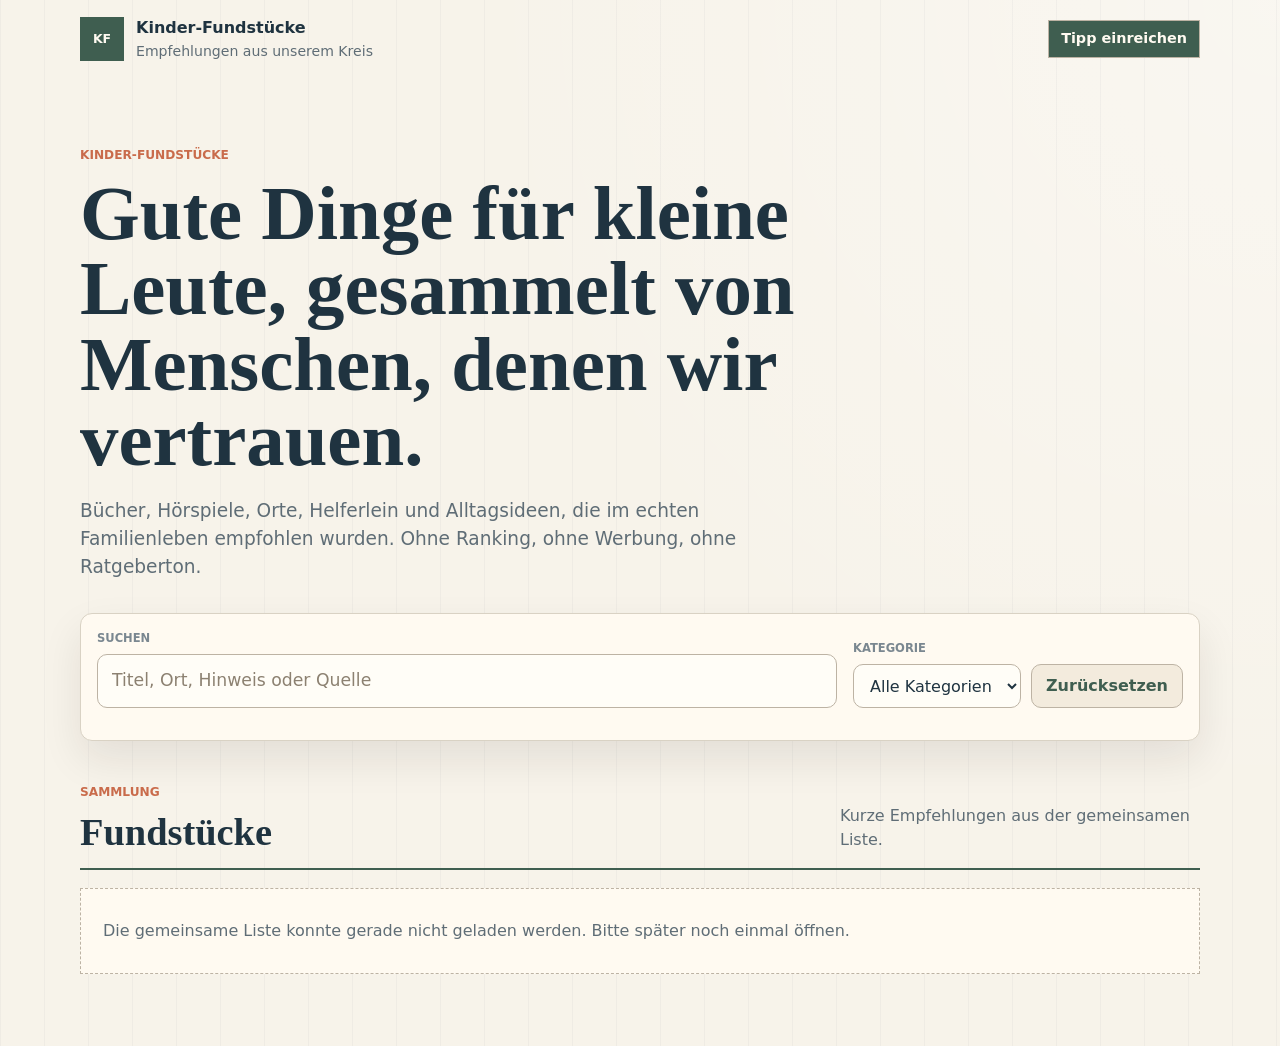
==== commit 9ec89b32: "neu" ====
--- a/index.html
+++ b/index.html
@@ -18,7 +18,6 @@
 
       <nav class="header-actions" aria-label="Hauptnavigation">
         <a class="submit-link" href="tipp-einreichen.html">Tipp einreichen</a>
-        <span class="result-count" id="resultCount">0 Tipps</span>
       </nav>
     </header>
 
--- a/styles.css
+++ b/styles.css
@@ -188,8 +188,7 @@
   justify-content: flex-end;
 }
 
-.submit-link,
-.result-count {
+.submit-link {
   display: inline-flex;
   align-items: center;
   justify-content: center;
@@ -209,11 +208,6 @@
 
 .submit-link:hover {
   background: var(--wine);
-}
-
-.result-count {
-  background: var(--surface);
-  color: var(--green);
 }
 
 .page {
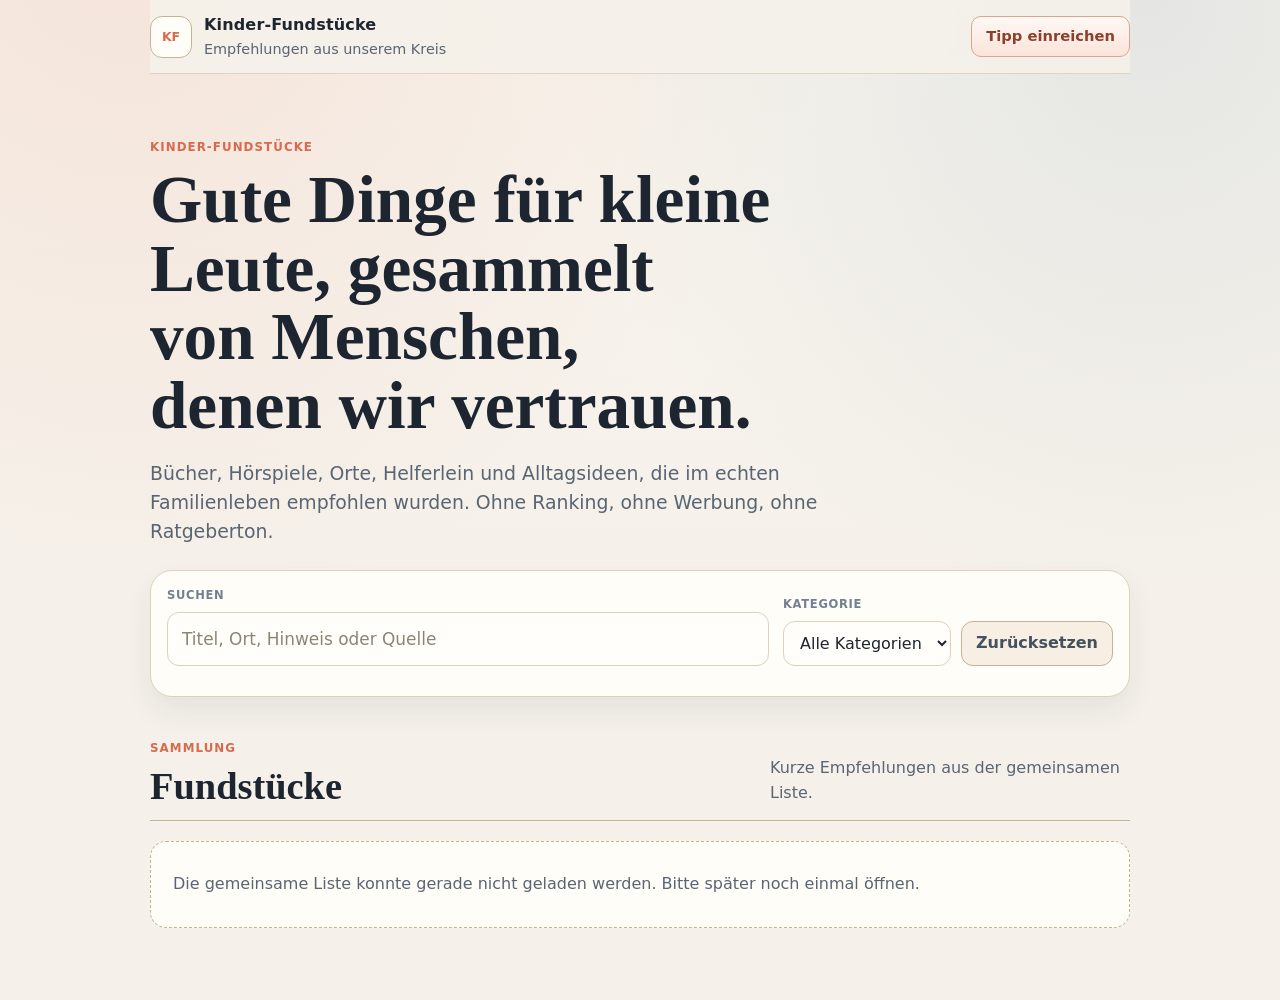
==== commit 6e0c764d: "neu" ====
--- a/index.html
+++ b/index.html
@@ -3,70 +3,81 @@
   <head>
     <meta charset="utf-8">
     <meta name="viewport" content="width=device-width, initial-scale=1">
-    <title>Kinder-Fundst&uuml;cke</title>
+    <title data-text-label="index_meta_title">Kinder-Fundst&uuml;cke</title>
     <link rel="stylesheet" href="styles.css">
   </head>
   <body class="theme-familienarchiv">
     <header class="site-header">
-      <a class="brand" href="./" aria-label="Kinder-Fundst&uuml;cke Startseite">
-        <span class="brand-mark" aria-hidden="true">KF</span>
+      <a
+        class="brand"
+        href="./"
+        aria-label="Kinder-Fundst&uuml;cke Startseite"
+        data-text-attr-aria-label="index_brand_aria_label"
+      >
+        <span class="brand-mark" aria-hidden="true" data-text-label="index_brand_mark">KF</span>
         <span class="brand-copy">
-          <span class="brand-title">Kinder-Fundst&uuml;cke</span>
-          <span class="brand-subtitle">Empfehlungen aus unserem Kreis</span>
+          <span class="brand-title" data-text-label="index_brand_title">Kinder-Fundst&uuml;cke</span>
+          <span class="brand-subtitle" data-text-label="index_brand_subtitle">Empfehlungen aus unserem Kreis</span>
         </span>
       </a>
 
-      <nav class="header-actions" aria-label="Hauptnavigation">
-        <a class="submit-link" href="tipp-einreichen.html">Tipp einreichen</a>
+      <nav class="header-actions" aria-label="Hauptnavigation" data-text-attr-aria-label="index_header_nav_aria_label">
+        <a class="submit-link" href="tipp-einreichen.html" data-text-label="index_submit_link">Tipp einreichen</a>
       </nav>
     </header>
 
     <main class="page">
-      <section class="masthead" aria-label="Einordnung">
-        <p class="eyebrow">Kinder-Fundst&uuml;cke</p>
-        <h1>Gute Dinge f&uuml;r kleine Leute, gesammelt von Menschen, denen wir vertrauen.</h1>
-        <p>
+      <section class="masthead" aria-label="Einordnung" data-text-attr-aria-label="index_masthead_aria_label">
+        <p class="eyebrow" data-text-label="index_eyebrow">Kinder-Fundst&uuml;cke</p>
+        <h1 data-text-label="index_heading">Gute Dinge f&uuml;r kleine Leute, gesammelt von Menschen, denen wir vertrauen.</h1>
+        <p data-text-label="index_intro">
           B&uuml;cher, H&ouml;rspiele, Orte, Helferlein und Alltagsideen, die im echten Familienleben
           empfohlen wurden. Ohne Ranking, ohne Werbung, ohne Ratgeberton.
         </p>
       </section>
 
-      <section class="finder" aria-label="Tipps filtern">
+      <section class="finder" aria-label="Tipps filtern" data-text-attr-aria-label="index_finder_aria_label">
         <div class="finder-search">
-          <label for="search">Suchen</label>
-          <input id="search" type="search" placeholder="Titel, Ort, Hinweis oder Quelle">
+          <label for="search" data-text-label="index_search_label">Suchen</label>
+          <input
+            id="search"
+            type="search"
+            placeholder="Titel, Ort, Hinweis oder Quelle"
+            data-text-attr-placeholder="index_search_placeholder"
+          >
         </div>
 
         <div class="finder-controls">
           <div class="field">
-            <label for="category">Kategorie</label>
+            <label for="category" data-text-label="index_category_label">Kategorie</label>
             <select id="category">
-              <option value="">Alle Kategorien</option>
+              <option value="" data-text-label="index_category_all">Alle Kategorien</option>
             </select>
           </div>
 
-          <button id="resetFilters" class="reset-button" type="button">Zur&uuml;cksetzen</button>
+          <button id="resetFilters" class="reset-button" type="button" data-text-label="index_reset_button">Zur&uuml;cksetzen</button>
         </div>
 
-        <div id="categoryRail" class="category-rail" aria-label="Kategorien"></div>
+        <div id="categoryRail" class="category-rail" aria-label="Kategorien" data-text-attr-aria-label="index_category_rail_aria_label"></div>
       </section>
 
-      <section class="collection" aria-label="Empfehlungen">
+      <section class="collection" aria-label="Empfehlungen" data-text-attr-aria-label="index_collection_aria_label">
         <div class="collection-head">
           <div>
-            <p class="section-kicker">Sammlung</p>
-            <h2>Fundst&uuml;cke</h2>
+            <p class="section-kicker" data-text-label="index_section_kicker">Sammlung</p>
+            <h2 data-text-label="index_collection_heading">Fundst&uuml;cke</h2>
           </div>
-          <p>Kurze Empfehlungen aus der gemeinsamen Liste.</p>
+          <p data-text-label="index_collection_intro">Kurze Empfehlungen aus der gemeinsamen Liste.</p>
         </div>
 
         <div id="tipsGrid" class="register-list" aria-live="polite"></div>
-        <p id="emptyState" class="empty-state" hidden>
+        <p id="emptyState" class="empty-state" data-text-label="index_empty_state" hidden>
           Nichts gefunden. Vielleicht anders suchen oder die Kategorie wechseln.
         </p>
       </section>
     </main>
 
+    <script src="text-labels.js"></script>
     <script src="app.js"></script>
   </body>
 </html>
--- a/styles.css
+++ b/styles.css
@@ -1,100 +1,23 @@
 :root {
   --font-ui: "Source Sans 3", "Segoe UI", ui-sans-serif, system-ui, -apple-system, BlinkMacSystemFont, sans-serif;
-  --font-display: "Fraunces", Georgia, "Times New Roman", serif;
-  --page-max: 1120px;
-  --radius-panel: 12px;
-  --radius-card: 14px;
-  --shadow-panel: 0 18px 42px rgba(32, 25, 17, 0.09);
-  --shadow-card: 0 12px 30px rgba(32, 25, 17, 0.07);
-  --shadow-card-hover: 0 18px 36px rgba(32, 25, 17, 0.11);
-  --surface-input: #fffdf7;
-  --bg-grid-color: rgba(29, 26, 22, 0.026);
-  --bg-grid-size: 44px;
-  --bg: #f4efe5;
-  --surface: #fffaf1;
-  --surface-soft: #faf1df;
-  --ink: #1d1a16;
-  --muted: #665e52;
-  --quiet: #8a7f6f;
-  --line: #d7cab8;
-  --line-dark: #b7a894;
-  --green: #234f42;
-  --green-soft: #dfeae2;
-  --wine: #8f3f43;
-  --blue: #35637d;
-  --gold: #c99b42;
-  --shadow: rgba(32, 25, 17, 0.09);
-  --focus: #1769aa;
-}
-
-body.theme-familienarchiv {
-  --font-ui: "Source Sans 3", "Segoe UI", ui-sans-serif, system-ui, -apple-system, BlinkMacSystemFont, sans-serif;
-  --font-display: "Fraunces", Georgia, "Times New Roman", serif;
-  --bg: #f7f3ea;
-  --surface: #fffaf1;
-  --surface-soft: #f3ebdd;
-  --surface-input: #fffdf7;
-  --ink: #1f3340;
-  --muted: #5f6d76;
-  --quiet: #7a8790;
-  --line: #d9d2c4;
-  --line-dark: #bdb3a4;
-  --green: #3f5e50;
-  --green-soft: #e4ece7;
-  --wine: #c96b4b;
-  --blue: #35637d;
-  --gold: #c99b42;
-  --focus: #145ea5;
-  --bg-grid-color: rgba(31, 51, 64, 0.035);
-}
-
-body.theme-museumskatalog {
-  --font-ui: "IBM Plex Sans", "Segoe UI", ui-sans-serif, system-ui, -apple-system, BlinkMacSystemFont, sans-serif;
-  --font-display: "Cormorant Garamond", Georgia, "Times New Roman", serif;
-  --bg: #faf9f6;
-  --surface: #ffffff;
-  --surface-soft: #f2f0ea;
-  --surface-input: #ffffff;
-  --ink: #111111;
-  --muted: #5f5f5f;
-  --quiet: #7a7a7a;
-  --line: #dfddd6;
-  --line-dark: #bebbb2;
-  --green: #1f1f1f;
-  --green-soft: #f2f2f2;
-  --wine: #b88646;
-  --blue: #4f5961;
-  --gold: #b88646;
-  --focus: #0e62b8;
-  --shadow-panel: 0 10px 26px rgba(17, 17, 17, 0.05);
-  --shadow-card: 0 6px 18px rgba(17, 17, 17, 0.04);
-  --shadow-card-hover: 0 10px 24px rgba(17, 17, 17, 0.07);
-  --bg-grid-color: rgba(17, 17, 17, 0.018);
-  --bg-grid-size: 52px;
-}
-
-body.theme-werkstatt {
-  --font-ui: "Public Sans", "Segoe UI", ui-sans-serif, system-ui, -apple-system, BlinkMacSystemFont, sans-serif;
-  --font-display: "Bitter", Georgia, "Times New Roman", serif;
-  --bg: #f2e8d8;
-  --surface: #fbf4e7;
-  --surface-soft: #efe2cc;
-  --surface-input: #fff9ee;
-  --ink: #2e3a31;
-  --muted: #5f685f;
-  --quiet: #7d847c;
-  --line: #d3c1a8;
-  --line-dark: #b79f83;
-  --green: #2e3a31;
-  --green-soft: #e3e0d2;
-  --wine: #b84545;
-  --blue: #4f5f77;
-  --gold: #9e6a3a;
-  --focus: #0f649f;
-  --shadow-panel: 0 14px 32px rgba(46, 58, 49, 0.08);
-  --shadow-card: 0 10px 22px rgba(46, 58, 49, 0.06);
-  --shadow-card-hover: 0 14px 28px rgba(46, 58, 49, 0.09);
-  --bg-grid-color: rgba(46, 58, 49, 0.028);
+  --font-display: "Fraunces", "Iowan Old Style", "Book Antiqua", Palatino, "Times New Roman", serif;
+  --page-max: 980px;
+  --bg: #f5f1ea;
+  --surface: #fffdf8;
+  --surface-soft: #f0e8da;
+  --ink: #1d2530;
+  --muted: #596573;
+  --quiet: #748091;
+  --line: #ddd1bc;
+  --line-strong: #c4b394;
+  --accent: #d86a4e;
+  --accent-soft: #fae4da;
+  --focus: #1e67aa;
+  --radius-s: 10px;
+  --radius-m: 16px;
+  --radius-l: 22px;
+  --shadow-soft: 0 14px 30px rgba(26, 33, 42, 0.07);
+  --shadow-lift: 0 20px 40px rgba(26, 33, 42, 0.12);
 }
 
 * {
@@ -110,12 +33,12 @@
   margin: 0;
   color: var(--ink);
   background:
-    linear-gradient(90deg, var(--bg-grid-color) 1px, transparent 1px) 0 0 / var(--bg-grid-size) var(--bg-grid-size),
-    radial-gradient(circle at 100% 0, rgba(255, 255, 255, 0.32) 0, rgba(255, 255, 255, 0) 50%),
-    var(--bg);
+    radial-gradient(circle at 10% -10%, rgba(216, 106, 78, 0.14), transparent 45%),
+    radial-gradient(circle at 90% 0%, rgba(67, 102, 136, 0.11), transparent 40%),
+    linear-gradient(180deg, #f9f6ef 0%, var(--bg) 60%);
   font-family: var(--font-ui);
   font-size: 16px;
-  line-height: 1.5;
+  line-height: 1.55;
 }
 
 a {
@@ -135,17 +58,23 @@
 }
 
 .site-header {
+  position: sticky;
+  top: 0;
+  z-index: 30;
   display: grid;
   grid-template-columns: minmax(0, 1fr) auto;
   gap: 18px;
   align-items: center;
-  min-height: 78px;
-  padding: 14px 0;
+  min-height: 74px;
+  padding: 12px 0;
+  border-bottom: 1px solid rgba(196, 179, 148, 0.45);
+  background: rgba(245, 241, 234, 0.86);
+  backdrop-filter: blur(7px);
 }
 
 .brand {
   display: inline-grid;
-  grid-template-columns: 44px minmax(0, max-content);
+  grid-template-columns: 42px minmax(0, max-content);
   gap: 12px;
   align-items: center;
   width: fit-content;
@@ -156,33 +85,33 @@
 .brand-mark {
   display: grid;
   place-items: center;
-  width: 44px;
-  height: 44px;
-  border: 1px solid var(--green);
-  background: var(--green);
-  color: #fffaf1;
+  width: 42px;
+  height: 42px;
+  border: 1px solid var(--line-strong);
+  border-radius: 12px;
+  background: var(--surface);
+  color: var(--accent);
   font-size: 0.78rem;
-  font-weight: 820;
+  font-weight: 800;
 }
 
 .brand-copy {
   display: grid;
-  gap: 1px;
+  gap: 0;
 }
 
 .brand-title {
-  font-weight: 820;
-  letter-spacing: 0;
+  font-weight: 770;
+  letter-spacing: 0.01em;
 }
 
 .brand-subtitle {
   color: var(--muted);
-  font-size: 0.88rem;
+  font-size: 0.9rem;
 }
 
 .header-actions {
   display: flex;
-  flex-wrap: wrap;
   gap: 10px;
   align-items: center;
   justify-content: flex-end;
@@ -192,41 +121,42 @@
   display: inline-flex;
   align-items: center;
   justify-content: center;
-  min-height: 38px;
-  padding: 7px 12px;
-  border: 1px solid var(--line-dark);
-  font-size: 0.9rem;
-  font-weight: 740;
+  min-height: 40px;
+  padding: 8px 14px;
+  border: 1px solid color-mix(in srgb, var(--accent) 44%, var(--line));
+  border-radius: var(--radius-s);
+  background: linear-gradient(180deg, #fef8f4 0%, var(--accent-soft) 100%);
+  color: #8d3f2b;
+  font-size: 0.92rem;
+  font-weight: 730;
   text-decoration: none;
+  transition: transform 180ms ease-out, box-shadow 180ms ease-out, border-color 180ms ease-out;
   white-space: nowrap;
 }
 
-.submit-link {
-  background: var(--green);
-  color: #fffaf1;
-}
-
 .submit-link:hover {
-  background: var(--wine);
+  border-color: var(--accent);
+  box-shadow: 0 8px 18px rgba(216, 106, 78, 0.2);
+  transform: translateY(-1px);
 }
 
 .page {
-  padding: 26px 0 72px;
+  padding: 30px 0 72px;
 }
 
 .masthead {
   display: grid;
   grid-template-columns: minmax(0, 760px);
-  padding: 42px 0 32px;
+  padding: 34px 0 24px;
 }
 
 .eyebrow,
 .section-kicker {
-  margin: 0 0 12px;
-  color: var(--wine);
-  font-size: 0.76rem;
-  font-weight: 820;
-  letter-spacing: 0;
+  margin: 0 0 10px;
+  color: var(--accent);
+  font-size: 0.74rem;
+  font-weight: 780;
+  letter-spacing: 0.09em;
   text-transform: uppercase;
 }
 
@@ -240,28 +170,29 @@
   max-width: 760px;
   margin: 0;
   font-family: var(--font-display);
-  font-size: clamp(2.45rem, 6vw, 4.9rem);
-  font-weight: 700;
-  line-height: 0.98;
+  font-size: clamp(2.2rem, 5.6vw, 4.2rem);
+  font-weight: 630;
+  line-height: 1.02;
+  text-wrap: balance;
 }
 
 .masthead p:last-child {
-  max-width: 680px;
-  margin: 20px 0 0;
+  max-width: 700px;
+  margin: 18px 0 0;
   color: var(--muted);
-  font-size: clamp(1.02rem, 2vw, 1.16rem);
+  font-size: clamp(1.01rem, 1.9vw, 1.18rem);
 }
 
 .finder {
   display: grid;
-  grid-template-columns: minmax(260px, 1fr) minmax(230px, 330px);
-  gap: 16px;
+  grid-template-columns: minmax(250px, 1fr) minmax(240px, 330px);
+  gap: 14px;
   align-items: end;
   padding: 16px;
   border: 1px solid var(--line);
-  border-radius: var(--radius-panel);
+  border-radius: var(--radius-l);
   background: var(--surface);
-  box-shadow: var(--shadow-panel);
+  box-shadow: var(--shadow-soft);
 }
 
 .finder-search,
@@ -273,7 +204,8 @@
 label {
   color: var(--quiet);
   font-size: 0.72rem;
-  font-weight: 790;
+  font-weight: 780;
+  letter-spacing: 0.06em;
   text-transform: uppercase;
 }
 
@@ -281,17 +213,17 @@
 select,
 button {
   width: 100%;
-  min-height: 44px;
-  border: 1px solid var(--line-dark);
-  border-radius: 10px;
+  min-height: 45px;
+  border: 1px solid var(--line);
+  border-radius: 12px;
   color: var(--ink);
-  background: var(--surface-input);
+  background: #fffefb;
 }
 
 .finder-search input {
   min-height: 54px;
   padding: 0 14px;
-  font-size: 1.08rem;
+  font-size: 1.06rem;
 }
 
 select {
@@ -299,7 +231,7 @@
 }
 
 input::placeholder {
-  color: #8c8171;
+  color: #8e8474;
 }
 
 input:focus,
@@ -309,7 +241,7 @@
 .record-link:focus-visible,
 .shelf-filter:focus-visible {
   outline: 3px solid var(--focus);
-  outline-offset: 3px;
+  outline-offset: 2px;
 }
 
 .finder-controls {
@@ -320,16 +252,19 @@
 }
 
 .reset-button {
-  min-width: 124px;
+  min-width: 130px;
   padding: 0 14px;
-  background: var(--surface-soft);
-  color: var(--green);
+  border-color: var(--line-strong);
+  background: #f7efe3;
+  color: #44515f;
   cursor: pointer;
-  font-weight: 760;
+  font-weight: 720;
+  transition: background-color 160ms ease-out, transform 160ms ease-out;
 }
 
 .reset-button:hover {
-  background: var(--green-soft);
+  background: #f1e4d1;
+  transform: translateY(-1px);
 }
 
 .category-rail {
@@ -341,21 +276,22 @@
 
 .shelf-filter {
   width: auto;
-  min-height: 32px;
-  padding: 5px 10px;
+  min-height: 33px;
+  padding: 5px 12px;
   border: 1px solid var(--line);
   border-radius: 999px;
   background: transparent;
   color: var(--muted);
   cursor: pointer;
   font-size: 0.84rem;
-  font-weight: 720;
+  font-weight: 700;
+  transition: all 160ms ease-out;
 }
 
 .shelf-filter[aria-pressed="true"] {
-  border-color: var(--green);
-  background: var(--green-soft);
-  color: var(--green);
+  border-color: color-mix(in srgb, var(--accent) 55%, var(--line));
+  background: var(--accent-soft);
+  color: #8d3f2b;
 }
 
 .collection {
@@ -367,15 +303,15 @@
   grid-template-columns: minmax(0, 1fr) minmax(220px, 360px);
   gap: 18px;
   align-items: end;
-  margin-bottom: 18px;
-  padding-bottom: 16px;
-  border-bottom: 2px solid var(--green);
+  margin-bottom: 20px;
+  padding-bottom: 14px;
+  border-bottom: 1px solid var(--line-strong);
 }
 
 .collection-head h2 {
   margin: 0;
   font-family: var(--font-display);
-  font-size: clamp(1.75rem, 3vw, 2.65rem);
+  font-size: clamp(1.75rem, 3vw, 2.55rem);
   line-height: 1;
 }
 
@@ -387,8 +323,8 @@
 .register-list {
   counter-reset: records;
   display: grid;
-  grid-template-columns: repeat(2, minmax(0, 1fr));
-  gap: 16px;
+  grid-template-columns: 1fr;
+  gap: 14px;
 }
 
 .register-item {
@@ -396,68 +332,61 @@
   counter-increment: records;
   display: grid;
   grid-template-rows: minmax(0, 1fr) auto;
-  min-height: 245px;
+  min-height: 220px;
   border: 1px solid var(--line);
-  border-radius: var(--radius-card);
-  background: var(--surface);
-  box-shadow: var(--shadow-card);
-  transition: box-shadow 180ms ease-out, border-color 180ms ease-out;
+  border-radius: var(--radius-m);
+  background: linear-gradient(180deg, #fffefb 0%, var(--surface) 100%);
+  box-shadow: var(--shadow-soft);
+  transition: transform 180ms ease-out, box-shadow 180ms ease-out, border-color 180ms ease-out;
 }
 
 .register-item::before {
   content: counter(records, decimal-leading-zero);
   position: absolute;
-  top: 16px;
+  top: 14px;
   right: 16px;
   color: var(--quiet);
-  font-size: 0.76rem;
-  font-weight: 820;
+  font-size: 0.75rem;
+  font-weight: 760;
 }
 
 .register-item::after {
   content: "";
   position: absolute;
   inset: 0 auto 0 0;
-  width: 6px;
-  border-radius: var(--radius-card) 0 0 var(--radius-card);
-  background: var(--wine);
-}
-
-.register-item:nth-child(3n + 2)::after {
-  background: var(--green);
-}
-
-.register-item:nth-child(3n)::after {
-  background: var(--blue);
+  width: 4px;
+  border-radius: var(--radius-m) 0 0 var(--radius-m);
+  background: linear-gradient(180deg, color-mix(in srgb, var(--accent) 80%, white), #b45339);
 }
 
 .register-item:hover {
-  border-color: var(--line-dark);
-  box-shadow: var(--shadow-card-hover);
+  border-color: var(--line-strong);
+  box-shadow: var(--shadow-lift);
+  transform: translateY(-2px);
 }
 
 .record-main {
   min-width: 0;
-  padding: 22px 22px 12px 26px;
+  padding: 22px 22px 14px 24px;
 }
 
 .record-main h3 {
-  max-width: calc(100% - 42px);
+  max-width: calc(100% - 46px);
   margin: 0;
   font-family: var(--font-display);
-  font-size: clamp(1.24rem, 2vw, 1.58rem);
-  line-height: 1.13;
+  font-size: clamp(1.2rem, 1.7vw, 1.55rem);
+  line-height: 1.12;
 }
 
 .record-main p,
 .record-notes {
-  margin: 11px 0 0;
+  margin: 12px 0 0;
   color: var(--muted);
 }
 
 .record-notes ul {
   margin: 0;
-  padding-left: 1.1rem;
+  padding-left: 1.08rem;
 }
 
 .record-notes li + li {
@@ -468,7 +397,7 @@
   display: flex;
   flex-wrap: wrap;
   gap: 7px;
-  margin-top: 14px;
+  margin-top: 15px;
   color: var(--ink);
   font-size: 0.84rem;
 }
@@ -476,30 +405,32 @@
 .record-meta span {
   padding: 4px 8px;
   border: 1px solid var(--line);
-  background: var(--surface-soft);
-  font-weight: 700;
+  border-radius: 999px;
+  background: #f8f2e8;
+  font-weight: 680;
 }
 
 .record-side {
   display: flex;
   flex-wrap: wrap;
-  gap: 8px;
+  gap: 8px 12px;
   align-items: center;
   justify-content: space-between;
-  margin: 0 22px 0 26px;
-  padding: 12px 0 18px;
-  border-top: 1px solid var(--line);
+  margin: 0 22px 0 24px;
+  padding: 12px 0 17px;
+  border-top: 1px solid rgba(196, 179, 148, 0.58);
 }
 
 .category-chip {
   max-width: 100%;
   overflow: hidden;
-  padding: 5px 8px;
-  border: 1px solid var(--green);
-  color: var(--green);
-  background: var(--green-soft);
+  padding: 6px 9px;
+  border: 1px solid color-mix(in srgb, var(--accent) 55%, var(--line));
+  border-radius: 999px;
+  color: #8d3f2b;
+  background: var(--accent-soft);
   font-size: 0.8rem;
-  font-weight: 780;
+  font-weight: 760;
   text-overflow: ellipsis;
   white-space: nowrap;
 }
@@ -514,9 +445,9 @@
   display: block;
   max-width: 100%;
   overflow: hidden;
-  color: var(--blue);
-  font-size: 0.92rem;
-  font-weight: 780;
+  color: #3d5d7a;
+  font-size: 0.91rem;
+  font-weight: 760;
   text-overflow: ellipsis;
   text-decoration-thickness: 1px;
   text-underline-offset: 4px;
@@ -524,21 +455,27 @@
 }
 
 .record-link:hover {
-  color: var(--wine);
+  color: #8d3f2b;
 }
 
 .empty-state {
   margin: 0;
   padding: 30px 22px;
-  border: 1px dashed var(--line-dark);
+  border: 1px dashed var(--line-strong);
+  border-radius: var(--radius-m);
   background: var(--surface);
   color: var(--muted);
 }
 
+@media (min-width: 1060px) {
+  .register-list {
+    grid-template-columns: repeat(2, minmax(0, 1fr));
+  }
+}
+
 @media (max-width: 860px) {
   .finder,
-  .collection-head,
-  .register-list {
+  .collection-head {
     grid-template-columns: 1fr;
   }
 }
@@ -550,16 +487,24 @@
   }
 
   .site-header {
+    position: static;
     grid-template-columns: 1fr;
     gap: 10px;
+    padding-top: 14px;
+    background: transparent;
+    backdrop-filter: none;
   }
 
   .header-actions {
     justify-content: flex-start;
   }
 
+  .page {
+    padding-top: 18px;
+  }
+
   .masthead {
-    padding: 28px 0 24px;
+    padding: 18px 0 18px;
   }
 
   .finder-controls {
@@ -572,6 +517,10 @@
 
   .register-item {
     min-height: 0;
+  }
+
+  .record-main h3 {
+    max-width: 100%;
   }
 
   .record-side {
@@ -579,3 +528,29 @@
     flex-direction: column;
   }
 }
+
+@media (prefers-reduced-motion: no-preference) {
+  .register-item {
+    animation: card-enter 220ms ease-out both;
+  }
+
+  .register-item:nth-child(2n) {
+    animation-delay: 35ms;
+  }
+
+  .register-item:nth-child(3n) {
+    animation-delay: 55ms;
+  }
+}
+
+@keyframes card-enter {
+  from {
+    opacity: 0;
+    transform: translateY(8px);
+  }
+
+  to {
+    opacity: 1;
+    transform: translateY(0);
+  }
+}
